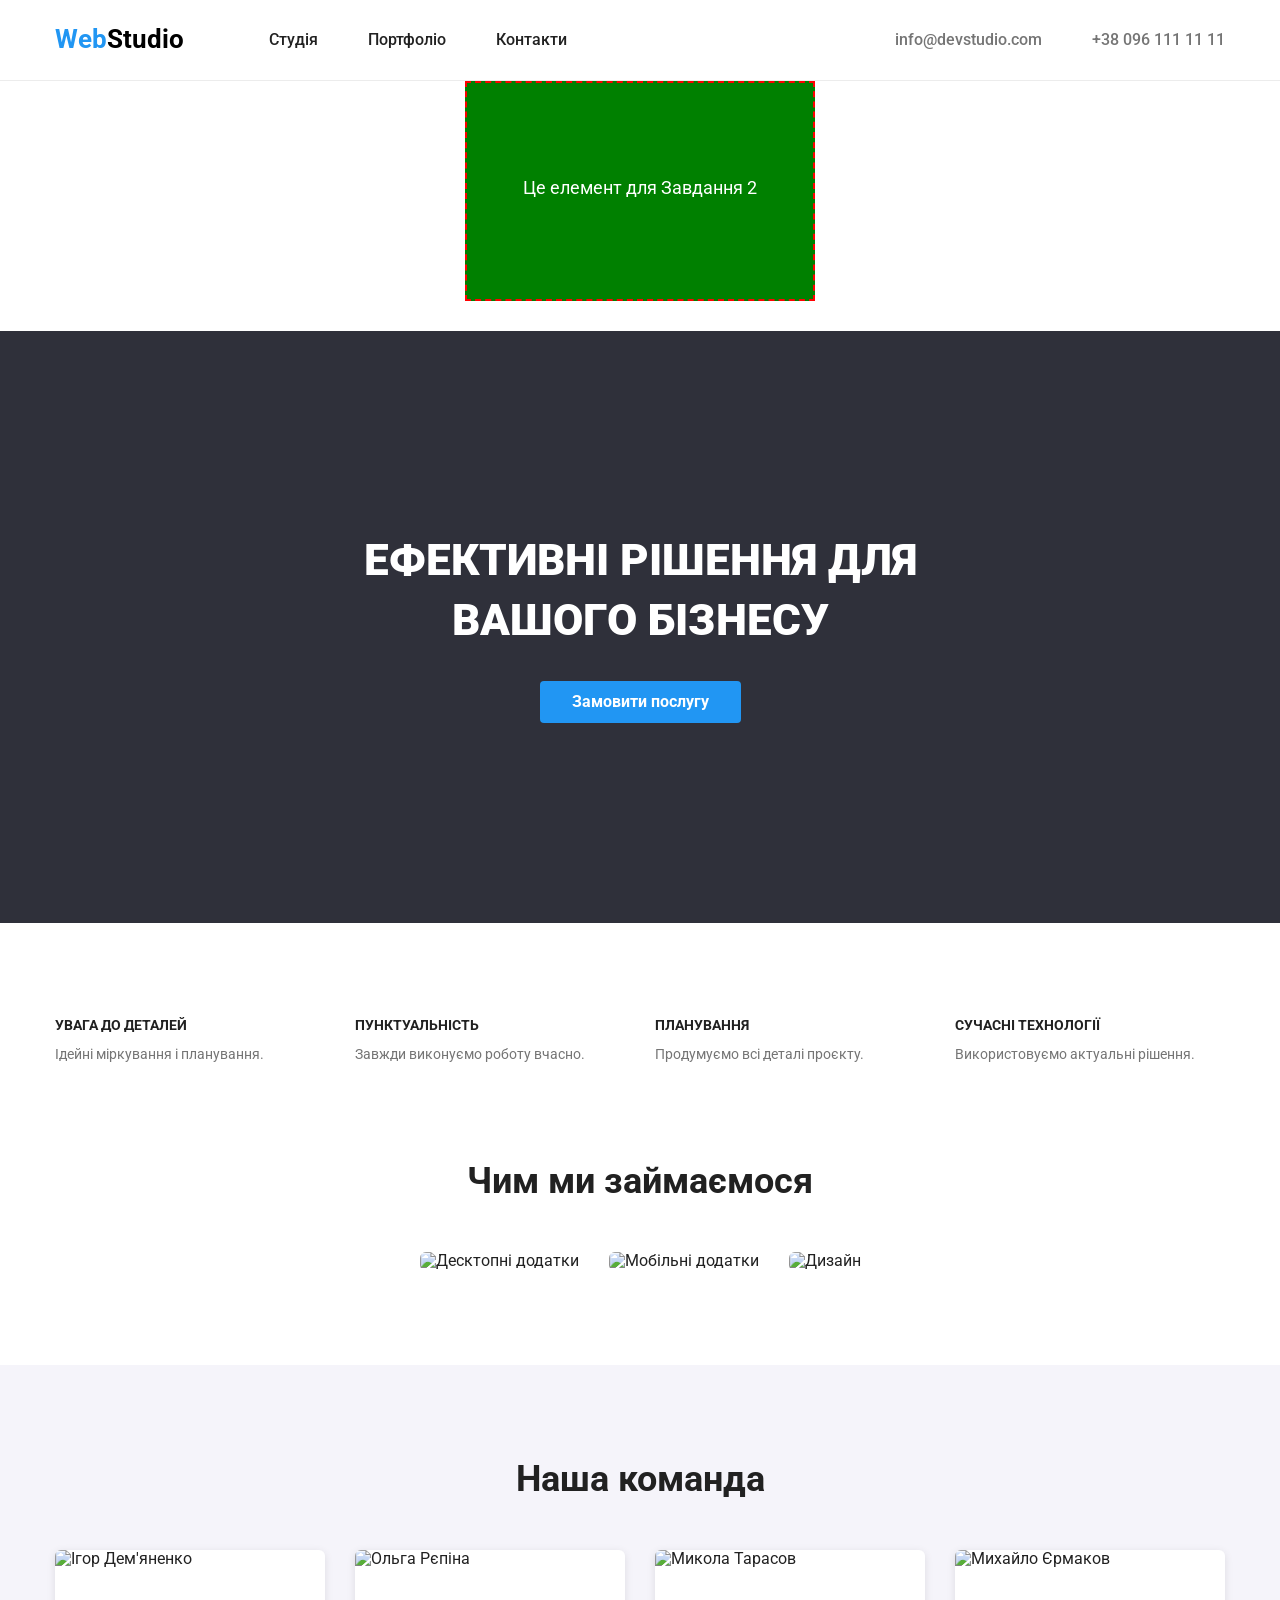
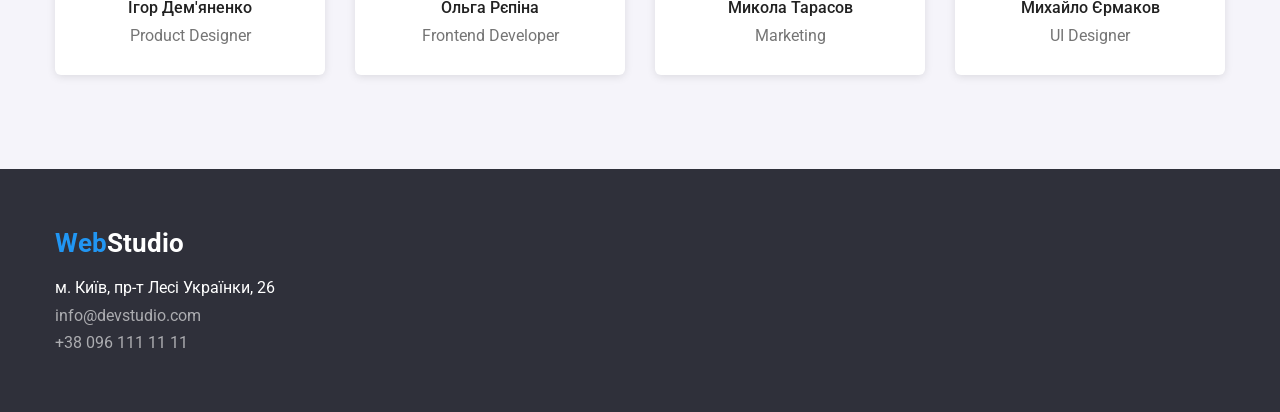
==== index.html @ 7572c528 "HW11" ====
<!DOCTYPE html>
<html lang="en">

<head>
    <meta charset="UTF-8">
    <meta name="viewport" content="width=device-width, initial-scale=1.0">
    <title>Document</title>

    <link rel="stylesheet"
        href="https://cdnjs.cloudflare.com/ajax/libs/modern-normalize/3.0.1/modern-normalize.min.css">
    <link rel="preconnect" href="https://fonts.googleapis.com">
    <link rel="preconnect" href="https://fonts.gstatic.com" crossorigin>
    <link href="https://fonts.googleapis.com/css2?family=Roboto:wght@400;500;700;900&display=swap" rel="stylesheet">

    <link rel="stylesheet" href="css/reset.css">
    <link rel="stylesheet" href="style.css">

</head>

<body>
    <header class="header">
        <div class="container header-container">
            <nav class="header-nav">
                <a class="header-logo" href="index.html">
                    Web<span class="logo-dark">Studio</span>
                </a>
                <ul class="header-menu">
                    <li class="header-menu-item"><a class="header-menu-link" href="index.html">Студія</a></li>
                    <li class="header-menu-item"><a class="header-menu-link" href="portfolio.html">Портфоліо</a></li>
                    <li class="header-menu-item"><a class="header-menu-link" href="#">Контакти</a></li>
                </ul>
            </nav>

            <address class="header-contacts">
                <ul class="contacts-list">
                    <li><a class="header-contact-link" href="mailto:info@devstudio.com">info@devstudio.com</a></li>
                    <li><a class="header-contact-link" href="tel:+380961111111">+38 096 111 11 11</a></li>
                </ul>
            </address>
        </div>
    </header>

    <section class="task-two">
        <div class="task-box">
            Це елемент для Завдання 2
        </div>
    </section>

    <main class="main">
        <section class="hero">
            <div class="container">
                <h1 class="hero-title">ЕФЕКТИВНІ РІШЕННЯ ДЛЯ ВАШОГО БІЗНЕСУ</h1>
                <button class="hero-button" type="button">Замовити послугу</button>
            </div>
        </section>

        <section class="features">
            <div class="container">
                <ul class="features-list">
                    <li class="features-item">
                        <h3 class="features-title">УВАГА ДО ДЕТАЛЕЙ</h3>
                        <p class="features-text">Ідейні міркування і планування.</p>
                    </li>
                    <li class="features-item">
                        <h3 class="features-title">ПУНКТУАЛЬНІСТЬ</h3>
                        <p class="features-text">Завжди виконуємо роботу вчасно.</p>
                    </li>
                    <li class="features-item">
                        <h3 class="features-title">ПЛАНУВАННЯ</h3>
                        <p class="features-text">Продумуємо всі деталі проєкту.</p>
                    </li>
                    <li class="features-item">
                        <h3 class="features-title">СУЧАСНІ ТЕХНОЛОГІЇ</h3>
                        <p class="features-text">Використовуємо актуальні рішення.</p>
                    </li>
                </ul>
            </div>
        </section>

        <section class="work">
            <div class="container">
                <h2 class="work-title">Чим ми займаємося</h2>
                <ul class="work-list">
                    <li class="work-item"><img src="./images/чум мы занимаемся1.png" alt="Десктопні додатки"></li>
                    <li class="work-item"><img src="./images/чем мы занимаемся2.png" alt="Мобільні додатки"></li>
                    <li class="work-item"><img src="./images/чем мы занимаемся3.png" alt="Дизайн"></li>
                </ul>
            </div>
        </section>

        <section class="team">
            <div class="container">
                <h2 class="team-title">Наша команда</h2>
                <ul class="team-list">
                    <li class="team-card">
                        <img src="./images/сотрудник1.jpg" alt="Ігор Дем'яненко">
                        <h3 class="team-name">Ігор Дем'яненко</h3>
                        <p class="team-position">Product Designer</p>
                    </li>
                    <li class="team-card">
                        <img src="./images/сотрудник2.jpg" alt="Ольга Рєпіна">
                        <h3 class="team-name">Ольга Рєпіна</h3>
                        <p class="team-position">Frontend Developer</p>
                    </li>
                    <li class="team-card">
                        <img src="./images/сотрудник3.jpg" alt="Микола Тарасов">
                        <h3 class="team-name">Микола Тарасов</h3>
                        <p class="team-position">Marketing</p>
                    </li>
                    <li class="team-card">
                        <img src="./images/сотрудник4.jpg" alt="Михайло Єрмаков">
                        <h3 class="team-name">Михайло Єрмаков</h3>
                        <p class="team-position">UI Designer</p>
                    </li>
                </ul>
            </div>
        </section>
    </main>

    <footer class="footer">
        <div class="container">
            <a class="footer-logo" href="index.html">
                Web<span class="logo-light">Studio</span>
            </a>
            <address class="footer-address">
                <ul class="footer-contacts-list">
                    <li class="footer-address-map">м. Київ, пр-т Лесі Українки, 26</li>
                    <li><a class="footer-contact" href="mailto:info@devstudio.com">info@devstudio.com</a></li>
                    <li><a class="footer-contact" href="tel:+380961111111">+38 096 111 11 11</a></li>
                </ul>
            </address>
        </div>
    </footer>
</body>

</html>
---- style.css ----
*,
*::before,
*::after {
    box-sizing: border-box;
}

h1, h2, h3, h4, h5, h6, p, ul, ol {
    margin: 0;
    padding: 0;
}

ul, ol {
    list-style: none;
}

a {
    text-decoration: none;
    color: inherit;
}

img {
    display: block;
    max-width: 100%;
    height: auto;
}

address {
    font-style: normal;
}

button {
    cursor: pointer;
}

/* ==================== ОСНОВНЫЕ СТИЛИ СТРАНИЦЫ ==================== */
body {
    font-family: 'Roboto', sans-serif;
    color: #212121;
    background-color: #FFFFFF;
}

.container {
    width: 1200px;
    margin: 0 auto;
    padding: 0 15px;
}

/* ЛОГОТИП */
.header-logo,
.footer-logo {
    color: #2196F3;
    font-weight: 700;
    font-size: 26px;
}

.logo-dark {
    color: #000000;
}

.logo-light {
    color: #FFFFFF;
}

/* ХЕДЕР (ШАПКА) */
.header {
    border-bottom: 1px solid #ECECEC;
}

.header-container {
    display: flex;
    align-items: center;
    justify-content: space-between;
    height: 80px;
}

.header-nav {
    display: flex;
    align-items: center;
    gap: 85px;
}

.header-menu {
    display: flex;
    gap: 50px;
}

.header-menu-link {
    color: #212121;
    font-weight: 500;
    transition: color 0.25s cubic-bezier(0.4, 0, 0.2, 1);
}

.header-menu-link:hover,
.header-menu-link:focus {
    color: #2196F3;
}

.contacts-list {
    display: flex;
    gap: 50px;
}

.header-contact-link {
    color: #757575;
    font-weight: 500;
    transition: color 0.25s cubic-bezier(0.4, 0, 0.2, 1);
}

.header-contact-link:hover,
.header-contact-link:focus {
    color: #2196F3;
}

/* HERO SECTION */
.hero {
    background-color: #2F303A;
    padding: 200px 0;
    text-align: center;
}

.hero-title {
    color: white;
    font-size: 44px;
    font-weight: 900;
    max-width: 700px;
    margin: 0 auto 30px;
    line-height: 1.36;
}

.hero-button {
    background: #2196F3;
    color: white;
    border: none;
    border-radius: 4px;
    padding: 12px 32px;
    font-size: 16px;
    font-weight: 700;
    transition: transform 0.2s ease;
}

.hero-button:hover,
.hero-button:focus {
    transform: scale(1.05);
}

/* FEATURES (ПРЕИМУЩЕСТВА) */
.features {
    padding: 94px 0;
}

.features-list {
    display: flex;
    gap: 30px;
}

.features-item {
    width: calc((100% - 90px) / 4);
}

.features-title {
    margin-bottom: 10px;
    font-size: 14px;
    text-transform: uppercase;
}

.features-text {
    color: #757575;
    font-size: 14px;
    line-height: 1.71;
}

/* WORK (ЧЕМ ЗАНИМАЕМСЯ) */
.work {
    padding-bottom: 94px;
}

.work-title {
    text-align: center;
    margin-bottom: 50px;
    font-size: 36px;
}

.work-list {
    display: flex;
    gap: 30px;
    justify-content: center;
}

.work-item img {
    border-radius: 6px;
}

/* TEAM (КОМАНДА) */
.team {
    background: #F5F4FA;
    padding: 94px 0;
}

.team-title {
    text-align: center;
    margin-bottom: 50px;
    font-size: 36px;
}

.team-list {
    display: flex;
    gap: 30px;
}

.team-card {
    background: white;
    border-radius: 6px;
    overflow: hidden;
    box-shadow: 0 2px 8px rgba(0,0,0,.1);
    width: calc((100% - 90px) / 4);
}

.team-name {
    margin-top: 30px;
    text-align: center;
    font-size: 16px;
    font-weight: 500;
}

.team-position {
    text-align: center;
    color: #757575;
    margin-top: 10px;
    margin-bottom: 30px;
    font-size: 16px;
}

/* FOOTER (ПОДВАЛ) */
.footer {
    background: #2F303A;
    padding: 60px 0;
}

.footer-logo {
    display: inline-block;
    margin-bottom: 20px;
}

.footer-contacts-list {
    display: flex;
    flex-direction: column;
    gap: 9px;
}

.footer-address-map {
    color: #FFFFFF;
}

.footer-contact {
    color: rgba(255,255,255,.6);
    transition: color 0.25s cubic-bezier(0.4, 0, 0.2, 1);
}

.footer-contact:hover,
.footer-contact:focus {
    color: #2196F3;
}

.task-box {
    width: 350px;
    height: 220px;

    padding: 15px 10px 20px 10px;

    margin-bottom: 30px;

    border: 2px dashed red;

    background-color: green;

    color: white;
    font-size: 18px;

    display: flex;
    align-items: center;
    justify-content: center;
}

.task-two {
    display: flex;
    justify-content: center;
}
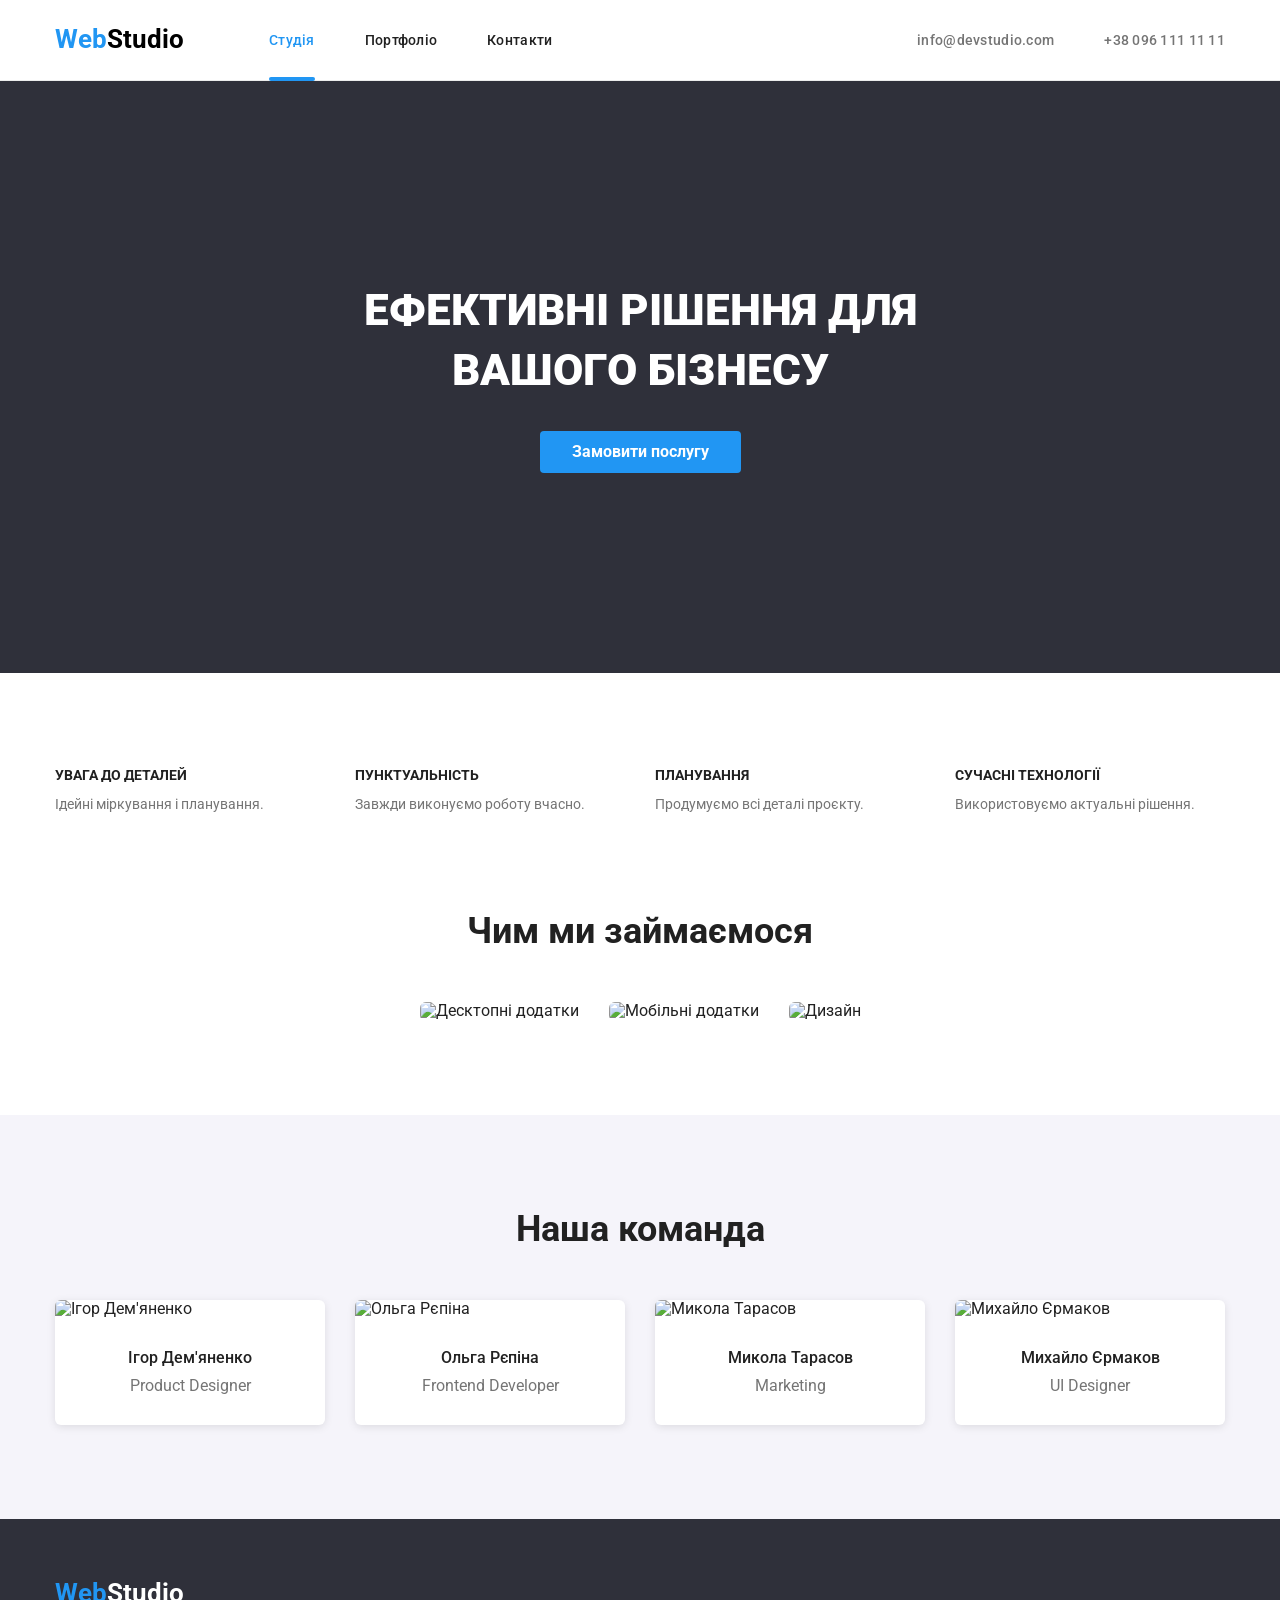
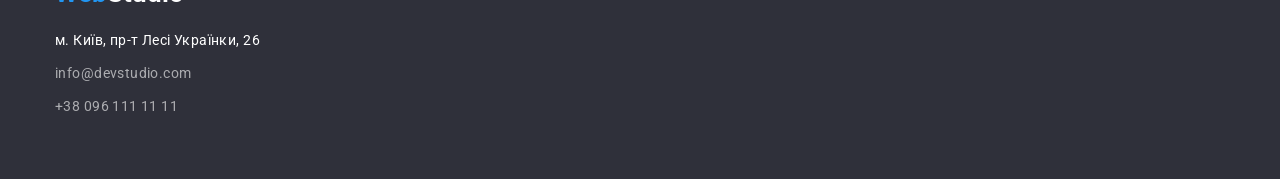
==== commit fbd23dc7: "Add files via upload" ====
--- a/index.html
+++ b/index.html
@@ -1,136 +1,131 @@
-<!DOCTYPE html>
-<html lang="en">
-
-<head>
-    <meta charset="UTF-8">
-    <meta name="viewport" content="width=device-width, initial-scale=1.0">
-    <title>Document</title>
-
-    <link rel="stylesheet"
-        href="https://cdnjs.cloudflare.com/ajax/libs/modern-normalize/3.0.1/modern-normalize.min.css">
-    <link rel="preconnect" href="https://fonts.googleapis.com">
-    <link rel="preconnect" href="https://fonts.gstatic.com" crossorigin>
-    <link href="https://fonts.googleapis.com/css2?family=Roboto:wght@400;500;700;900&display=swap" rel="stylesheet">
-
-    <link rel="stylesheet" href="css/reset.css">
-    <link rel="stylesheet" href="style.css">
-
-</head>
-
-<body>
-    <header class="header">
-        <div class="container header-container">
-            <nav class="header-nav">
-                <a class="header-logo" href="index.html">
-                    Web<span class="logo-dark">Studio</span>
-                </a>
-                <ul class="header-menu">
-                    <li class="header-menu-item"><a class="header-menu-link" href="index.html">Студія</a></li>
-                    <li class="header-menu-item"><a class="header-menu-link" href="portfolio.html">Портфоліо</a></li>
-                    <li class="header-menu-item"><a class="header-menu-link" href="#">Контакти</a></li>
-                </ul>
-            </nav>
-
-            <address class="header-contacts">
-                <ul class="contacts-list">
-                    <li><a class="header-contact-link" href="mailto:info@devstudio.com">info@devstudio.com</a></li>
-                    <li><a class="header-contact-link" href="tel:+380961111111">+38 096 111 11 11</a></li>
-                </ul>
-            </address>
-        </div>
-    </header>
-
-    <section class="task-two">
-        <div class="task-box">
-            Це елемент для Завдання 2
-        </div>
-    </section>
-
-    <main class="main">
-        <section class="hero">
-            <div class="container">
-                <h1 class="hero-title">ЕФЕКТИВНІ РІШЕННЯ ДЛЯ ВАШОГО БІЗНЕСУ</h1>
-                <button class="hero-button" type="button">Замовити послугу</button>
-            </div>
-        </section>
-
-        <section class="features">
-            <div class="container">
-                <ul class="features-list">
-                    <li class="features-item">
-                        <h3 class="features-title">УВАГА ДО ДЕТАЛЕЙ</h3>
-                        <p class="features-text">Ідейні міркування і планування.</p>
-                    </li>
-                    <li class="features-item">
-                        <h3 class="features-title">ПУНКТУАЛЬНІСТЬ</h3>
-                        <p class="features-text">Завжди виконуємо роботу вчасно.</p>
-                    </li>
-                    <li class="features-item">
-                        <h3 class="features-title">ПЛАНУВАННЯ</h3>
-                        <p class="features-text">Продумуємо всі деталі проєкту.</p>
-                    </li>
-                    <li class="features-item">
-                        <h3 class="features-title">СУЧАСНІ ТЕХНОЛОГІЇ</h3>
-                        <p class="features-text">Використовуємо актуальні рішення.</p>
-                    </li>
-                </ul>
-            </div>
-        </section>
-
-        <section class="work">
-            <div class="container">
-                <h2 class="work-title">Чим ми займаємося</h2>
-                <ul class="work-list">
-                    <li class="work-item"><img src="./images/чум мы занимаемся1.png" alt="Десктопні додатки"></li>
-                    <li class="work-item"><img src="./images/чем мы занимаемся2.png" alt="Мобільні додатки"></li>
-                    <li class="work-item"><img src="./images/чем мы занимаемся3.png" alt="Дизайн"></li>
-                </ul>
-            </div>
-        </section>
-
-        <section class="team">
-            <div class="container">
-                <h2 class="team-title">Наша команда</h2>
-                <ul class="team-list">
-                    <li class="team-card">
-                        <img src="./images/сотрудник1.jpg" alt="Ігор Дем'яненко">
-                        <h3 class="team-name">Ігор Дем'яненко</h3>
-                        <p class="team-position">Product Designer</p>
-                    </li>
-                    <li class="team-card">
-                        <img src="./images/сотрудник2.jpg" alt="Ольга Рєпіна">
-                        <h3 class="team-name">Ольга Рєпіна</h3>
-                        <p class="team-position">Frontend Developer</p>
-                    </li>
-                    <li class="team-card">
-                        <img src="./images/сотрудник3.jpg" alt="Микола Тарасов">
-                        <h3 class="team-name">Микола Тарасов</h3>
-                        <p class="team-position">Marketing</p>
-                    </li>
-                    <li class="team-card">
-                        <img src="./images/сотрудник4.jpg" alt="Михайло Єрмаков">
-                        <h3 class="team-name">Михайло Єрмаков</h3>
-                        <p class="team-position">UI Designer</p>
-                    </li>
-                </ul>
-            </div>
-        </section>
-    </main>
-
-    <footer class="footer">
-        <div class="container">
-            <a class="footer-logo" href="index.html">
-                Web<span class="logo-light">Studio</span>
-            </a>
-            <address class="footer-address">
-                <ul class="footer-contacts-list">
-                    <li class="footer-address-map">м. Київ, пр-т Лесі Українки, 26</li>
-                    <li><a class="footer-contact" href="mailto:info@devstudio.com">info@devstudio.com</a></li>
-                    <li><a class="footer-contact" href="tel:+380961111111">+38 096 111 11 11</a></li>
-                </ul>
-            </address>
-        </div>
-    </footer>
-</body>
-
-</html>+<!DOCTYPE html>
+<html lang="uk">
+
+<head>
+    <meta charset="UTF-8">
+    <meta name="viewport" content="width=device-width, initial-scale=1.0">
+    <title>Document</title>
+
+    <link rel="stylesheet"
+            href="https://cdnjs.cloudflare.com/ajax/libs/modern-normalize/3.0.1/modern-normalize.min.css">
+        <link rel="preconnect" href="https://fonts.googleapis.com">
+        <link rel="preconnect" href="https://fonts.gstatic.com" crossorigin>
+        <link href="https://fonts.googleapis.com/css2?family=Roboto:wght=400;500;700;900&display=swap" rel="stylesheet">
+
+        <link rel="stylesheet" href="css/reset.css">
+        <link rel="stylesheet" href="style.css">
+</head>
+
+<body>
+        <header class="header">
+            <div class="container header-container">
+                <nav class="header-nav">
+                    <a class="header-logo" href="index.html">
+                        Web<span class="logo-dark">Studio</span>
+                    </a>
+                    <ul class="header-menu">
+                        <li class="header-menu-item"><a class="header-menu-link current" href="index.html">Студія</a>
+                        </li>
+                        <li class="header-menu-item"><a class="header-menu-link" href="portfolio.html">Портфоліо</a>
+                        </li>
+                        <li class="header-menu-item"><a class="header-menu-link" href="#">Контакти</a></li>
+                    </ul>
+                </nav>
+
+                <address class="header-contacts">
+                    <ul class="contacts-list">
+                        <li><a class="header-contact-link" href="mailto:info@devstudio.com">info@devstudio.com</a></li>
+                        <li><a class="header-contact-link" href="tel:+380961111111">+38 096 111 11 11</a></li>
+                    </ul>
+                </address>
+            </div>
+        </header>
+
+        <main class="main">
+            <section class="hero">
+                <div class="container">
+                    <h1 class="hero-title">ЕФЕКТИВНІ РІШЕННЯ ДЛЯ ВАШОГО БІЗНЕСУ</h1>
+                    <button class="hero-button" type="button">Замовити послугу</button>
+                </div>
+            </section>
+
+            <section class="features">
+                <div class="container">
+                    <ul class="features-list">
+                        <li class="features-item">
+                            <h3 class="features-title">УВАГА ДО ДЕТАЛЕЙ</h3>
+                            <p class="features-text">Ідейні міркування і планування.</p>
+                        </li>
+                        <li class="features-item">
+                            <h3 class="features-title">ПУНКТУАЛЬНІСТЬ</h3>
+                            <p class="features-text">Завжди виконуємо роботу вчасно.</p>
+                        </li>
+                        <li class="features-item">
+                            <h3 class="features-title">ПЛАНУВАННЯ</h3>
+                            <p class="features-text">Продумуємо всі деталі проєкту.</p>
+                        </li>
+                        <li class="features-item">
+                            <h3 class="features-title">СУЧАСНІ ТЕХНОЛОГІЇ</h3>
+                            <p class="features-text">Використовуємо актуальні рішення.</p>
+                        </li>
+                    </ul>
+                </div>
+            </section>
+
+            <section class="work">
+                <div class="container">
+                    <h2 class="work-title">Чим ми займаємося</h2>
+                    <ul class="work-list">
+                        <li class="work-item"><img src="./images/чум мы занимаемся1.png" alt="Десктопні додатки"></li>
+                        <li class="work-item"><img src="./images/чем мы занимаемся2.png" alt="Мобільні додатки"></li>
+                        <li class="work-item"><img src="./images/чем мы занимаемся3.png" alt="Дизайн"></li>
+                    </ul>
+                </div>
+            </section>
+
+            <section class="team">
+                <div class="container">
+                    <h2 class="team-title">Наша команда</h2>
+                    <ul class="team-list">
+                        <li class="team-card">
+                            <img src="./images/сотрудник1.jpg" alt="Ігор Дем'яненко">
+                            <h3 class="team-name">Ігор Дем'яненко</h3>
+                            <p class="team-position">Product Designer</p>
+                        </li>
+                        <li class="team-card">
+                            <img src="./images/сотрудник2.jpg" alt="Ольга Рєпіна">
+                            <h3 class="team-name">Ольга Рєпіна</h3>
+                            <p class="team-position">Frontend Developer</p>
+                        </li>
+                        <li class="team-card">
+                            <img src="./images/сотрудник3.jpg" alt="Микола Тарасов">
+                            <h3 class="team-name">Микола Тарасов</h3>
+                            <p class="team-position">Marketing</p>
+                        </li>
+                        <li class="team-card">
+                            <img src="./images/сотрудник4.jpg" alt="Михайло Єрмаков">
+                            <h3 class="team-name">Михайло Єрмаков</h3>
+                            <p class="team-position">UI Designer</p>
+                        </li>
+                    </ul>
+                </div>
+            </section>
+        </main>
+
+        <footer class="footer">
+            <div class="container">
+                <a class="footer-logo" href="index.html">
+                    Web<span class="logo-light">Studio</span>
+                </a>
+                <address class="footer-address">
+                    <ul class="footer-contacts-list">
+                        <li class="footer-address-map">м. Київ, пр-т Лесі Українки, 26</li>
+                        <li><a class="footer-contact" href="mailto:info@devstudio.com">info@devstudio.com</a></li>
+                        <li><a class="footer-contact" href="tel:+380961111111">+38 096 111 11 11</a></li>
+                    </ul>
+                </address>
+            </div>
+        </footer>
+    </body>
+
+    </html>
--- a/style.css
+++ b/style.css
@@ -1,287 +1,294 @@
-*,
-*::before,
-*::after {
-    box-sizing: border-box;
-}
-
-h1, h2, h3, h4, h5, h6, p, ul, ol {
-    margin: 0;
-    padding: 0;
-}
-
-ul, ol {
-    list-style: none;
-}
-
-a {
-    text-decoration: none;
-    color: inherit;
-}
-
-img {
-    display: block;
-    max-width: 100%;
-    height: auto;
-}
-
-address {
-    font-style: normal;
-}
-
-button {
-    cursor: pointer;
-}
-
-/* ==================== ОСНОВНЫЕ СТИЛИ СТРАНИЦЫ ==================== */
-body {
-    font-family: 'Roboto', sans-serif;
-    color: #212121;
-    background-color: #FFFFFF;
-}
-
-.container {
-    width: 1200px;
-    margin: 0 auto;
-    padding: 0 15px;
-}
-
-/* ЛОГОТИП */
-.header-logo,
-.footer-logo {
-    color: #2196F3;
-    font-weight: 700;
-    font-size: 26px;
-}
-
-.logo-dark {
-    color: #000000;
-}
-
-.logo-light {
-    color: #FFFFFF;
-}
-
-/* ХЕДЕР (ШАПКА) */
-.header {
-    border-bottom: 1px solid #ECECEC;
-}
-
-.header-container {
-    display: flex;
-    align-items: center;
-    justify-content: space-between;
-    height: 80px;
-}
-
-.header-nav {
-    display: flex;
-    align-items: center;
-    gap: 85px;
-}
-
-.header-menu {
-    display: flex;
-    gap: 50px;
-}
-
-.header-menu-link {
-    color: #212121;
-    font-weight: 500;
-    transition: color 0.25s cubic-bezier(0.4, 0, 0.2, 1);
-}
-
-.header-menu-link:hover,
-.header-menu-link:focus {
-    color: #2196F3;
-}
-
-.contacts-list {
-    display: flex;
-    gap: 50px;
-}
-
-.header-contact-link {
-    color: #757575;
-    font-weight: 500;
-    transition: color 0.25s cubic-bezier(0.4, 0, 0.2, 1);
-}
-
-.header-contact-link:hover,
-.header-contact-link:focus {
-    color: #2196F3;
-}
-
-/* HERO SECTION */
-.hero {
-    background-color: #2F303A;
-    padding: 200px 0;
-    text-align: center;
-}
-
-.hero-title {
-    color: white;
-    font-size: 44px;
-    font-weight: 900;
-    max-width: 700px;
-    margin: 0 auto 30px;
-    line-height: 1.36;
-}
-
-.hero-button {
-    background: #2196F3;
-    color: white;
-    border: none;
-    border-radius: 4px;
-    padding: 12px 32px;
-    font-size: 16px;
-    font-weight: 700;
-    transition: transform 0.2s ease;
-}
-
-.hero-button:hover,
-.hero-button:focus {
-    transform: scale(1.05);
-}
-
-/* FEATURES (ПРЕИМУЩЕСТВА) */
-.features {
-    padding: 94px 0;
-}
-
-.features-list {
-    display: flex;
-    gap: 30px;
-}
-
-.features-item {
-    width: calc((100% - 90px) / 4);
-}
-
-.features-title {
-    margin-bottom: 10px;
-    font-size: 14px;
-    text-transform: uppercase;
-}
-
-.features-text {
-    color: #757575;
-    font-size: 14px;
-    line-height: 1.71;
-}
-
-/* WORK (ЧЕМ ЗАНИМАЕМСЯ) */
-.work {
-    padding-bottom: 94px;
-}
-
-.work-title {
-    text-align: center;
-    margin-bottom: 50px;
-    font-size: 36px;
-}
-
-.work-list {
-    display: flex;
-    gap: 30px;
-    justify-content: center;
-}
-
-.work-item img {
-    border-radius: 6px;
-}
-
-/* TEAM (КОМАНДА) */
-.team {
-    background: #F5F4FA;
-    padding: 94px 0;
-}
-
-.team-title {
-    text-align: center;
-    margin-bottom: 50px;
-    font-size: 36px;
-}
-
-.team-list {
-    display: flex;
-    gap: 30px;
-}
-
-.team-card {
-    background: white;
-    border-radius: 6px;
-    overflow: hidden;
-    box-shadow: 0 2px 8px rgba(0,0,0,.1);
-    width: calc((100% - 90px) / 4);
-}
-
-.team-name {
-    margin-top: 30px;
-    text-align: center;
-    font-size: 16px;
-    font-weight: 500;
-}
-
-.team-position {
-    text-align: center;
-    color: #757575;
-    margin-top: 10px;
-    margin-bottom: 30px;
-    font-size: 16px;
-}
-
-/* FOOTER (ПОДВАЛ) */
-.footer {
-    background: #2F303A;
-    padding: 60px 0;
-}
-
-.footer-logo {
-    display: inline-block;
-    margin-bottom: 20px;
-}
-
-.footer-contacts-list {
-    display: flex;
-    flex-direction: column;
-    gap: 9px;
-}
-
-.footer-address-map {
-    color: #FFFFFF;
-}
-
-.footer-contact {
-    color: rgba(255,255,255,.6);
-    transition: color 0.25s cubic-bezier(0.4, 0, 0.2, 1);
-}
-
-.footer-contact:hover,
-.footer-contact:focus {
-    color: #2196F3;
-}
-
-.task-box {
-    width: 350px;
-    height: 220px;
-
-    padding: 15px 10px 20px 10px;
-
-    margin-bottom: 30px;
-
-    border: 2px dashed red;
-
-    background-color: green;
-
-    color: white;
-    font-size: 18px;
-
-    display: flex;
-    align-items: center;
-    justify-content: center;
-}
-
-.task-two {
-    display: flex;
-    justify-content: center;
+*,
+*::before,
+*::after {
+    box-sizing: border-box;
+}
+
+h1, h2, h3, h4, h5, h6, p, ul, ol {
+    margin: 0;
+    padding: 0;
+}
+
+ul, ol {
+    list-style: none;
+}
+
+a {
+    text-decoration: none;
+    color: inherit;
+}
+
+img {
+    display: block;
+    max-width: 100%;
+    height: auto;
+}
+
+address {
+    font-style: normal;
+}
+
+button {
+    cursor: pointer;
+}
+
+
+body {
+    font-family: 'Roboto', sans-serif;
+    color: #212121;
+    background-color: #FFFFFF;
+}
+
+.container {
+    width: 1200px;
+    margin: 0 auto;
+    padding: 0 15px;
+}
+
+
+.header-logo,
+.footer-logo {
+    color: #2196F3;
+    font-weight: 700;
+    font-size: 26px;
+}
+
+.logo-dark {
+    color: #000000;
+}
+
+.logo-light {
+    color: #FFFFFF;
+}
+
+
+.header {
+    border-bottom: 1px solid #ECECEC;
+}
+
+.header-container {
+    display: flex;
+    align-items: center;
+    justify-content: space-between;
+    height: 80px;
+}
+
+.header-nav {
+    display: flex;
+    align-items: center;
+    gap: 85px;
+}
+
+.header-menu {
+    display: flex;
+    gap: 50px;
+}
+
+
+.header-menu-item {
+    position: relative;
+}
+
+.header-menu-link {
+    color: #212121;
+    font-weight: 500;
+    font-size: 14px;
+    letter-spacing: 0.02em;
+    padding: 32px 0;
+    display: block;
+    transition: color 0.25s cubic-bezier(0.4, 0, 0.2, 1);
+}
+
+.header-menu-link:hover,
+.header-menu-link:focus,
+.header-menu-link.current {
+    color: #2196F3;
+}
+
+
+.header-menu-link.current::after {
+    content: '';
+    position: absolute;
+    bottom: -1px;
+    left: 0;
+    width: 100%;
+    height: 4px;
+    background-color: #2196F3;
+    border-radius: 2px;
+}
+
+.contacts-list {
+    display: flex;
+    gap: 50px;
+}
+
+.header-contact-link {
+    color: #757575;
+    font-weight: 500;
+    font-size: 14px;
+    letter-spacing: 0.02em;
+    padding: 32px 0;
+    display: block;
+    transition: color 0.25s cubic-bezier(0.4, 0, 0.2, 1);
+}
+
+.header-contact-link:hover,
+.header-contact-link:focus {
+    color: #2196F3;
+}
+
+
+.hero {
+    background-color: #2F303A;
+    padding: 200px 0;
+    text-align: center;
+}
+
+.hero-title {
+    color: white;
+    font-size: 44px;
+    font-weight: 900;
+    max-width: 700px;
+    margin: 0 auto 30px;
+    line-height: 1.36;
+}
+
+.hero-button {
+    background: #2196F3;
+    color: white;
+    border: none;
+    border-radius: 4px;
+    padding: 12px 32px;
+    font-size: 16px;
+    font-weight: 700;
+    transition: transform 0.2s ease;
+}
+
+.hero-button:hover,
+.hero-button:focus {
+    transform: scale(1.05);
+}
+
+
+.features {
+    padding: 94px 0;
+}
+
+.features-list {
+    display: flex;
+    gap: 30px;
+}
+
+.features-item {
+    width: calc((100% - 90px) / 4);
+}
+
+.features-title {
+    margin-bottom: 10px;
+    font-size: 14px;
+    text-transform: uppercase;
+}
+
+.features-text {
+    color: #757575;
+    font-size: 14px;
+    line-height: 1.71;
+}
+
+
+.work {
+    padding-bottom: 94px;
+}
+
+.work-title {
+    text-align: center;
+    margin-bottom: 50px;
+    font-size: 36px;
+}
+
+.work-list {
+    display: flex;
+    gap: 30px;
+    justify-content: center;
+}
+
+.work-item img {
+    border-radius: 6px;
+}
+
+
+.team {
+    background: #F5F4FA;
+    padding: 94px 0;
+}
+
+.team-title {
+    text-align: center;
+    margin-bottom: 50px;
+    font-size: 36px;
+}
+
+.team-list {
+    display: flex;
+    gap: 30px;
+}
+
+.team-card {
+    background: white;
+    border-radius: 6px;
+    overflow: hidden;
+    box-shadow: 0 2px 8px rgba(0,0,0,.1);
+    width: calc((100% - 90px) / 4);
+}
+
+.team-name {
+    margin-top: 30px;
+    text-align: center;
+    font-size: 16px;
+    font-weight: 500;
+}
+
+.team-position {
+    text-align: center;
+    color: #757575;
+    margin-top: 10px;
+    margin-bottom: 30px;
+    font-size: 16px;
+}
+
+
+.footer {
+    background: #2F303A;
+    padding: 60px 0;
+}
+
+.footer-logo {
+    display: inline-block;
+    margin-bottom: 20px;
+}
+
+.footer-contacts-list {
+    display: flex;
+    flex-direction: column;
+    gap: 9px;
+}
+
+.footer-address-map {
+    color: #FFFFFF;
+    font-size: 14px;
+    line-height: 1.71;
+    letter-spacing: 0.03em;
+}
+
+.footer-contact {
+    color: rgba(255,255,255,.6);
+    font-size: 14px;
+    line-height: 1.71;
+    letter-spacing: 0.03em;
+    transition: color 0.25s cubic-bezier(0.4, 0, 0.2, 1);
+}
+
+.footer-contact:hover,
+.footer-contact:focus {
+    color: #2196F3;
 }
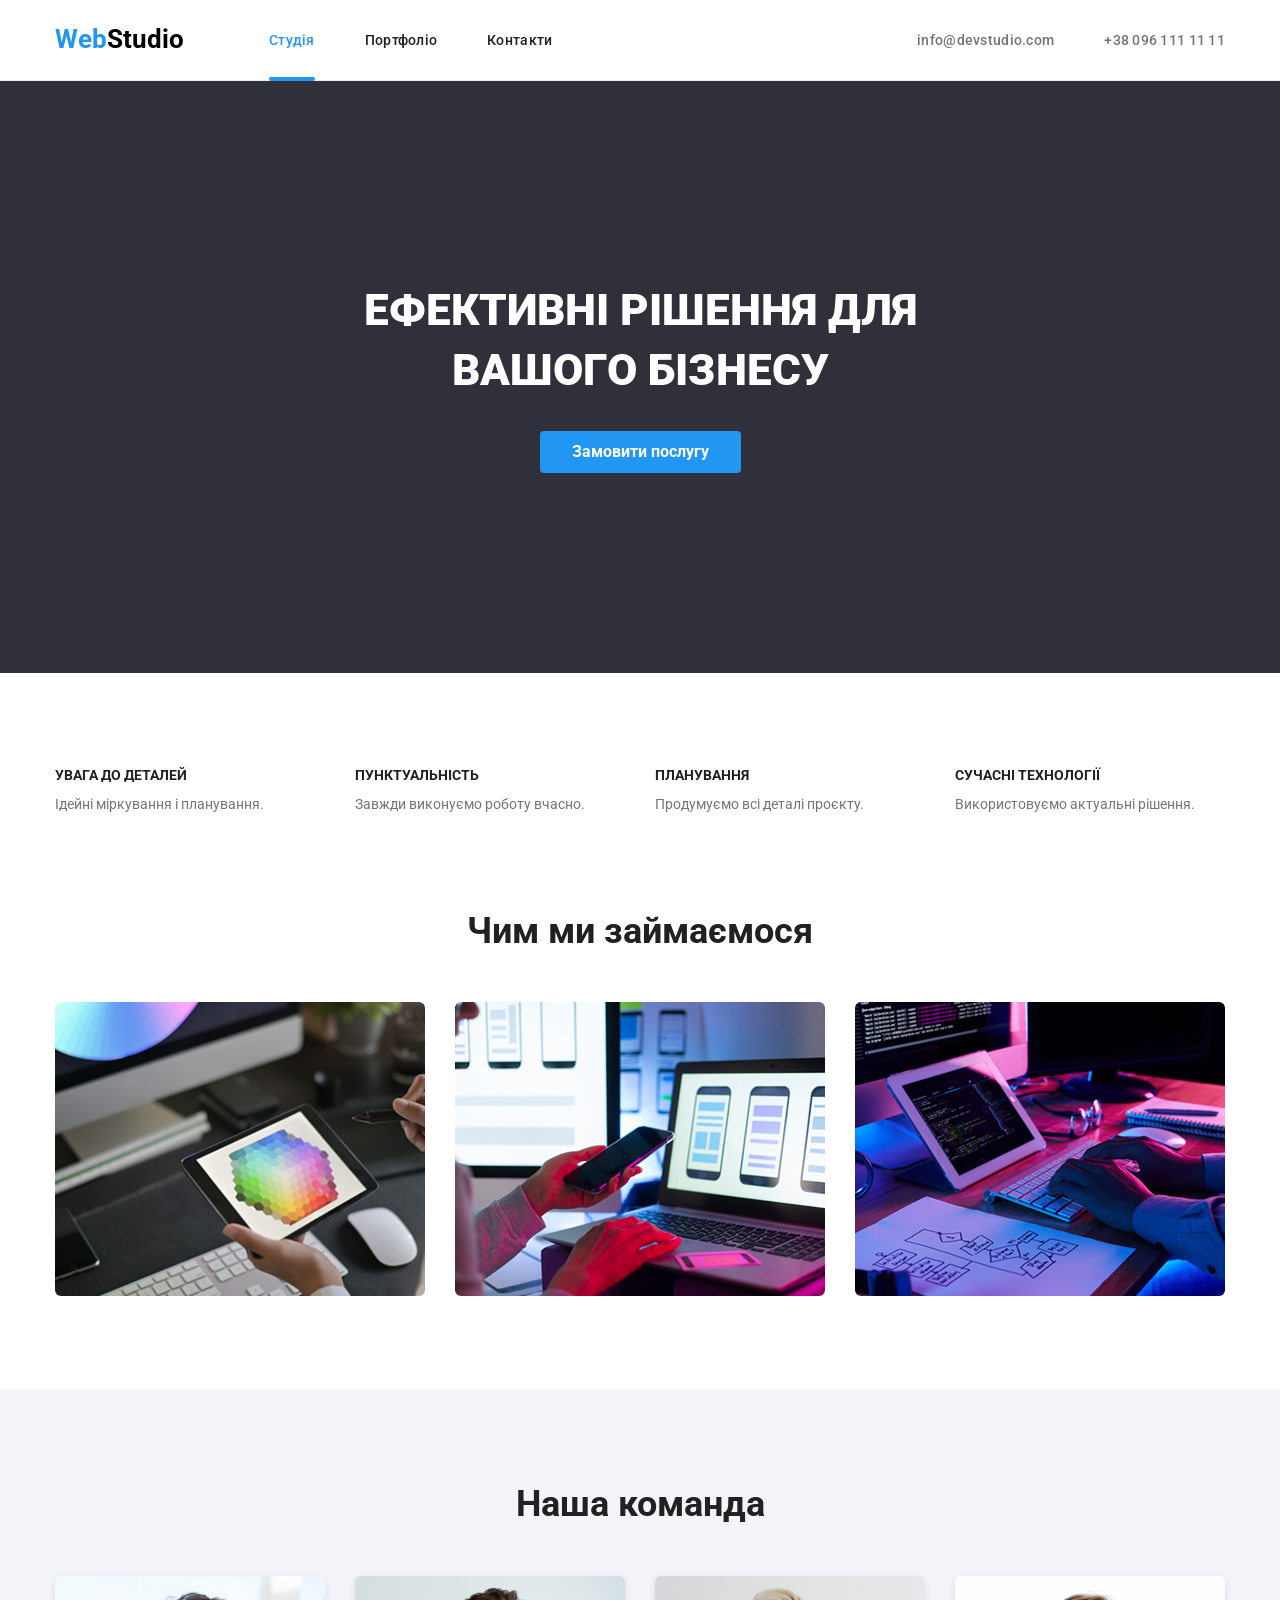
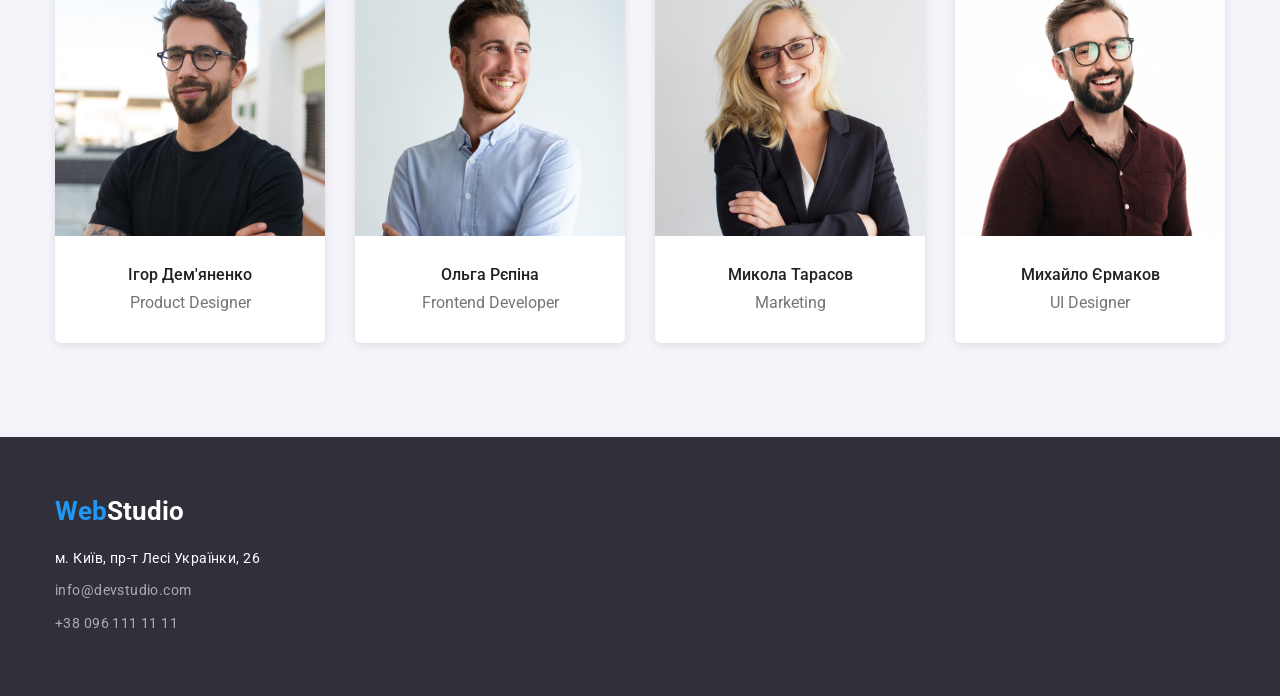
==== commit 824e73ac: "finish" ====
--- a/index.html
+++ b/index.html
@@ -1,131 +1,131 @@
-<!DOCTYPE html>
-<html lang="uk">
-
-<head>
-    <meta charset="UTF-8">
-    <meta name="viewport" content="width=device-width, initial-scale=1.0">
-    <title>Document</title>
-
-    <link rel="stylesheet"
-            href="https://cdnjs.cloudflare.com/ajax/libs/modern-normalize/3.0.1/modern-normalize.min.css">
-        <link rel="preconnect" href="https://fonts.googleapis.com">
-        <link rel="preconnect" href="https://fonts.gstatic.com" crossorigin>
-        <link href="https://fonts.googleapis.com/css2?family=Roboto:wght=400;500;700;900&display=swap" rel="stylesheet">
-
-        <link rel="stylesheet" href="css/reset.css">
-        <link rel="stylesheet" href="style.css">
-</head>
-
-<body>
-        <header class="header">
-            <div class="container header-container">
-                <nav class="header-nav">
-                    <a class="header-logo" href="index.html">
-                        Web<span class="logo-dark">Studio</span>
-                    </a>
-                    <ul class="header-menu">
-                        <li class="header-menu-item"><a class="header-menu-link current" href="index.html">Студія</a>
-                        </li>
-                        <li class="header-menu-item"><a class="header-menu-link" href="portfolio.html">Портфоліо</a>
-                        </li>
-                        <li class="header-menu-item"><a class="header-menu-link" href="#">Контакти</a></li>
-                    </ul>
-                </nav>
-
-                <address class="header-contacts">
-                    <ul class="contacts-list">
-                        <li><a class="header-contact-link" href="mailto:info@devstudio.com">info@devstudio.com</a></li>
-                        <li><a class="header-contact-link" href="tel:+380961111111">+38 096 111 11 11</a></li>
-                    </ul>
-                </address>
-            </div>
-        </header>
-
-        <main class="main">
-            <section class="hero">
-                <div class="container">
-                    <h1 class="hero-title">ЕФЕКТИВНІ РІШЕННЯ ДЛЯ ВАШОГО БІЗНЕСУ</h1>
-                    <button class="hero-button" type="button">Замовити послугу</button>
-                </div>
-            </section>
-
-            <section class="features">
-                <div class="container">
-                    <ul class="features-list">
-                        <li class="features-item">
-                            <h3 class="features-title">УВАГА ДО ДЕТАЛЕЙ</h3>
-                            <p class="features-text">Ідейні міркування і планування.</p>
-                        </li>
-                        <li class="features-item">
-                            <h3 class="features-title">ПУНКТУАЛЬНІСТЬ</h3>
-                            <p class="features-text">Завжди виконуємо роботу вчасно.</p>
-                        </li>
-                        <li class="features-item">
-                            <h3 class="features-title">ПЛАНУВАННЯ</h3>
-                            <p class="features-text">Продумуємо всі деталі проєкту.</p>
-                        </li>
-                        <li class="features-item">
-                            <h3 class="features-title">СУЧАСНІ ТЕХНОЛОГІЇ</h3>
-                            <p class="features-text">Використовуємо актуальні рішення.</p>
-                        </li>
-                    </ul>
-                </div>
-            </section>
-
-            <section class="work">
-                <div class="container">
-                    <h2 class="work-title">Чим ми займаємося</h2>
-                    <ul class="work-list">
-                        <li class="work-item"><img src="./images/чум мы занимаемся1.png" alt="Десктопні додатки"></li>
-                        <li class="work-item"><img src="./images/чем мы занимаемся2.png" alt="Мобільні додатки"></li>
-                        <li class="work-item"><img src="./images/чем мы занимаемся3.png" alt="Дизайн"></li>
-                    </ul>
-                </div>
-            </section>
-
-            <section class="team">
-                <div class="container">
-                    <h2 class="team-title">Наша команда</h2>
-                    <ul class="team-list">
-                        <li class="team-card">
-                            <img src="./images/сотрудник1.jpg" alt="Ігор Дем'яненко">
-                            <h3 class="team-name">Ігор Дем'яненко</h3>
-                            <p class="team-position">Product Designer</p>
-                        </li>
-                        <li class="team-card">
-                            <img src="./images/сотрудник2.jpg" alt="Ольга Рєпіна">
-                            <h3 class="team-name">Ольга Рєпіна</h3>
-                            <p class="team-position">Frontend Developer</p>
-                        </li>
-                        <li class="team-card">
-                            <img src="./images/сотрудник3.jpg" alt="Микола Тарасов">
-                            <h3 class="team-name">Микола Тарасов</h3>
-                            <p class="team-position">Marketing</p>
-                        </li>
-                        <li class="team-card">
-                            <img src="./images/сотрудник4.jpg" alt="Михайло Єрмаков">
-                            <h3 class="team-name">Михайло Єрмаков</h3>
-                            <p class="team-position">UI Designer</p>
-                        </li>
-                    </ul>
-                </div>
-            </section>
-        </main>
-
-        <footer class="footer">
-            <div class="container">
-                <a class="footer-logo" href="index.html">
-                    Web<span class="logo-light">Studio</span>
-                </a>
-                <address class="footer-address">
-                    <ul class="footer-contacts-list">
-                        <li class="footer-address-map">м. Київ, пр-т Лесі Українки, 26</li>
-                        <li><a class="footer-contact" href="mailto:info@devstudio.com">info@devstudio.com</a></li>
-                        <li><a class="footer-contact" href="tel:+380961111111">+38 096 111 11 11</a></li>
-                    </ul>
-                </address>
-            </div>
-        </footer>
-    </body>
-
+<!DOCTYPE html>
+<html lang="uk">
+
+<head>
+    <meta charset="UTF-8">
+    <meta name="viewport" content="width=device-width, initial-scale=1.0">
+    <title>Document</title>
+
+    <link rel="stylesheet"
+            href="https://cdnjs.cloudflare.com/ajax/libs/modern-normalize/3.0.1/modern-normalize.min.css">
+        <link rel="preconnect" href="https://fonts.googleapis.com">
+        <link rel="preconnect" href="https://fonts.gstatic.com" crossorigin>
+        <link href="https://fonts.googleapis.com/css2?family=Roboto:wght=400;500;700;900&display=swap" rel="stylesheet">
+
+        <link rel="stylesheet" href="css/reset.css">
+        <link rel="stylesheet" href="style.css">
+</head>
+
+<body>
+        <header class="header">
+            <div class="container header-container">
+                <nav class="header-nav">
+                    <a class="header-logo" href="index.html">
+                        Web<span class="logo-dark">Studio</span>
+                    </a>
+                    <ul class="header-menu">
+                        <li class="header-menu-item"><a class="header-menu-link current" href="index.html">Студія</a>
+                        </li>
+                        <li class="header-menu-item"><a class="header-menu-link" href="portfolio.html">Портфоліо</a>
+                        </li>
+                        <li class="header-menu-item"><a class="header-menu-link" href="#">Контакти</a></li>
+                    </ul>
+                </nav>
+
+                <address class="header-contacts">
+                    <ul class="contacts-list">
+                        <li><a class="header-contact-link" href="mailto:info@devstudio.com">info@devstudio.com</a></li>
+                        <li><a class="header-contact-link" href="tel:+380961111111">+38 096 111 11 11</a></li>
+                    </ul>
+                </address>
+            </div>
+        </header>
+
+        <main class="main">
+            <section class="hero">
+                <div class="container">
+                    <h1 class="hero-title">ЕФЕКТИВНІ РІШЕННЯ ДЛЯ ВАШОГО БІЗНЕСУ</h1>
+                    <button class="hero-button" type="button">Замовити послугу</button>
+                </div>
+            </section>
+
+            <section class="features">
+                <div class="container">
+                    <ul class="features-list">
+                        <li class="features-item">
+                            <h3 class="features-title">УВАГА ДО ДЕТАЛЕЙ</h3>
+                            <p class="features-text">Ідейні міркування і планування.</p>
+                        </li>
+                        <li class="features-item">
+                            <h3 class="features-title">ПУНКТУАЛЬНІСТЬ</h3>
+                            <p class="features-text">Завжди виконуємо роботу вчасно.</p>
+                        </li>
+                        <li class="features-item">
+                            <h3 class="features-title">ПЛАНУВАННЯ</h3>
+                            <p class="features-text">Продумуємо всі деталі проєкту.</p>
+                        </li>
+                        <li class="features-item">
+                            <h3 class="features-title">СУЧАСНІ ТЕХНОЛОГІЇ</h3>
+                            <p class="features-text">Використовуємо актуальні рішення.</p>
+                        </li>
+                    </ul>
+                </div>
+            </section>
+
+            <section class="work">
+                <div class="container">
+                    <h2 class="work-title">Чим ми займаємося</h2>
+                    <ul class="work-list">
+                        <li class="work-item"><img src="./images/чум мы занимаемся1.png" alt="Десктопні додатки"></li>
+                        <li class="work-item"><img src="./images/чем мы занимаемся2.png" alt="Мобільні додатки"></li>
+                        <li class="work-item"><img src="./images/чем мы занимаемся3.png" alt="Дизайн"></li>
+                    </ul>
+                </div>
+            </section>
+
+            <section class="team">
+                <div class="container">
+                    <h2 class="team-title">Наша команда</h2>
+                    <ul class="team-list">
+                        <li class="team-card">
+                            <img src="./images/сотрудник1.jpg" alt="Ігор Дем'яненко">
+                            <h3 class="team-name">Ігор Дем'яненко</h3>
+                            <p class="team-position">Product Designer</p>
+                        </li>
+                        <li class="team-card">
+                            <img src="./images/сотрудник2.jpg" alt="Ольга Рєпіна">
+                            <h3 class="team-name">Ольга Рєпіна</h3>
+                            <p class="team-position">Frontend Developer</p>
+                        </li>
+                        <li class="team-card">
+                            <img src="./images/сотрудник3.jpg" alt="Микола Тарасов">
+                            <h3 class="team-name">Микола Тарасов</h3>
+                            <p class="team-position">Marketing</p>
+                        </li>
+                        <li class="team-card">
+                            <img src="./images/сотрудник4.jpg" alt="Михайло Єрмаков">
+                            <h3 class="team-name">Михайло Єрмаков</h3>
+                            <p class="team-position">UI Designer</p>
+                        </li>
+                    </ul>
+                </div>
+            </section>
+        </main>
+
+        <footer class="footer">
+            <div class="container">
+                <a class="footer-logo" href="index.html">
+                    Web<span class="logo-light">Studio</span>
+                </a>
+                <address class="footer-address">
+                    <ul class="footer-contacts-list">
+                        <li class="footer-address-map">м. Київ, пр-т Лесі Українки, 26</li>
+                        <li><a class="footer-contact" href="mailto:info@devstudio.com">info@devstudio.com</a></li>
+                        <li><a class="footer-contact" href="tel:+380961111111">+38 096 111 11 11</a></li>
+                    </ul>
+                </address>
+            </div>
+        </footer>
+    </body>
+
     </html>
--- a/style.css
+++ b/style.css
@@ -1,3 +1,4 @@
+<<<<<<< HEAD
 *,
 *::before,
 *::after {
@@ -291,4 +292,299 @@
 .footer-contact:hover,
 .footer-contact:focus {
     color: #2196F3;
+=======
+*,
+*::before,
+*::after {
+    box-sizing: border-box;
+}
+
+h1, h2, h3, h4, h5, h6, p, ul, ol {
+    margin: 0;
+    padding: 0;
+}
+
+ul, ol {
+    list-style: none;
+}
+
+a {
+    text-decoration: none;
+    color: inherit;
+}
+
+img {
+    display: block;
+    max-width: 100%;
+    height: auto;
+}
+
+address {
+    font-style: normal;
+}
+
+button {
+    cursor: pointer;
+}
+
+
+body {
+    font-family: 'Roboto', sans-serif;
+    color: #212121;
+    background-color: #FFFFFF;
+}
+
+.container {
+    width: 1200px;
+    margin: 0 auto;
+    padding: 0 15px;
+}
+
+
+.header-logo,
+.footer-logo {
+    color: #2196F3;
+    font-weight: 700;
+    font-size: 26px;
+}
+
+.logo-dark {
+    color: #000000;
+}
+
+.logo-light {
+    color: #FFFFFF;
+}
+
+
+.header {
+    border-bottom: 1px solid #ECECEC;
+}
+
+.header-container {
+    display: flex;
+    align-items: center;
+    justify-content: space-between;
+    height: 80px;
+}
+
+.header-nav {
+    display: flex;
+    align-items: center;
+    gap: 85px;
+}
+
+.header-menu {
+    display: flex;
+    gap: 50px;
+}
+
+
+.header-menu-item {
+    position: relative;
+}
+
+.header-menu-link {
+    color: #212121;
+    font-weight: 500;
+    font-size: 14px;
+    letter-spacing: 0.02em;
+    padding: 32px 0;
+    display: block;
+    transition: color 0.25s cubic-bezier(0.4, 0, 0.2, 1);
+}
+
+.header-menu-link:hover,
+.header-menu-link:focus,
+.header-menu-link.current {
+    color: #2196F3;
+}
+
+
+.header-menu-link.current::after {
+    content: '';
+    position: absolute;
+    bottom: -1px;
+    left: 0;
+    width: 100%;
+    height: 4px;
+    background-color: #2196F3;
+    border-radius: 2px;
+}
+
+.contacts-list {
+    display: flex;
+    gap: 50px;
+}
+
+.header-contact-link {
+    color: #757575;
+    font-weight: 500;
+    font-size: 14px;
+    letter-spacing: 0.02em;
+    padding: 32px 0;
+    display: block;
+    transition: color 0.25s cubic-bezier(0.4, 0, 0.2, 1);
+}
+
+.header-contact-link:hover,
+.header-contact-link:focus {
+    color: #2196F3;
+}
+
+
+.hero {
+    background-color: #2F303A;
+    padding: 200px 0;
+    text-align: center;
+}
+
+.hero-title {
+    color: white;
+    font-size: 44px;
+    font-weight: 900;
+    max-width: 700px;
+    margin: 0 auto 30px;
+    line-height: 1.36;
+}
+
+.hero-button {
+    background: #2196F3;
+    color: white;
+    border: none;
+    border-radius: 4px;
+    padding: 12px 32px;
+    font-size: 16px;
+    font-weight: 700;
+    transition: transform 0.2s ease;
+}
+
+.hero-button:hover,
+.hero-button:focus {
+    transform: scale(1.05);
+}
+
+
+.features {
+    padding: 94px 0;
+}
+
+.features-list {
+    display: flex;
+    gap: 30px;
+}
+
+.features-item {
+    width: calc((100% - 90px) / 4);
+}
+
+.features-title {
+    margin-bottom: 10px;
+    font-size: 14px;
+    text-transform: uppercase;
+}
+
+.features-text {
+    color: #757575;
+    font-size: 14px;
+    line-height: 1.71;
+}
+
+
+.work {
+    padding-bottom: 94px;
+}
+
+.work-title {
+    text-align: center;
+    margin-bottom: 50px;
+    font-size: 36px;
+}
+
+.work-list {
+    display: flex;
+    gap: 30px;
+    justify-content: center;
+}
+
+.work-item img {
+    border-radius: 6px;
+}
+
+
+.team {
+    background: #F5F4FA;
+    padding: 94px 0;
+}
+
+.team-title {
+    text-align: center;
+    margin-bottom: 50px;
+    font-size: 36px;
+}
+
+.team-list {
+    display: flex;
+    gap: 30px;
+}
+
+.team-card {
+    background: white;
+    border-radius: 6px;
+    overflow: hidden;
+    box-shadow: 0 2px 8px rgba(0,0,0,.1);
+    width: calc((100% - 90px) / 4);
+}
+
+.team-name {
+    margin-top: 30px;
+    text-align: center;
+    font-size: 16px;
+    font-weight: 500;
+}
+
+.team-position {
+    text-align: center;
+    color: #757575;
+    margin-top: 10px;
+    margin-bottom: 30px;
+    font-size: 16px;
+}
+
+
+.footer {
+    background: #2F303A;
+    padding: 60px 0;
+}
+
+.footer-logo {
+    display: inline-block;
+    margin-bottom: 20px;
+}
+
+.footer-contacts-list {
+    display: flex;
+    flex-direction: column;
+    gap: 9px;
+}
+
+.footer-address-map {
+    color: #FFFFFF;
+    font-size: 14px;
+    line-height: 1.71;
+    letter-spacing: 0.03em;
+}
+
+.footer-contact {
+    color: rgba(255,255,255,.6);
+    font-size: 14px;
+    line-height: 1.71;
+    letter-spacing: 0.03em;
+    transition: color 0.25s cubic-bezier(0.4, 0, 0.2, 1);
+}
+
+.footer-contact:hover,
+.footer-contact:focus {
+    color: #2196F3;
+>>>>>>> 0094f94 (delet html papka)
 }
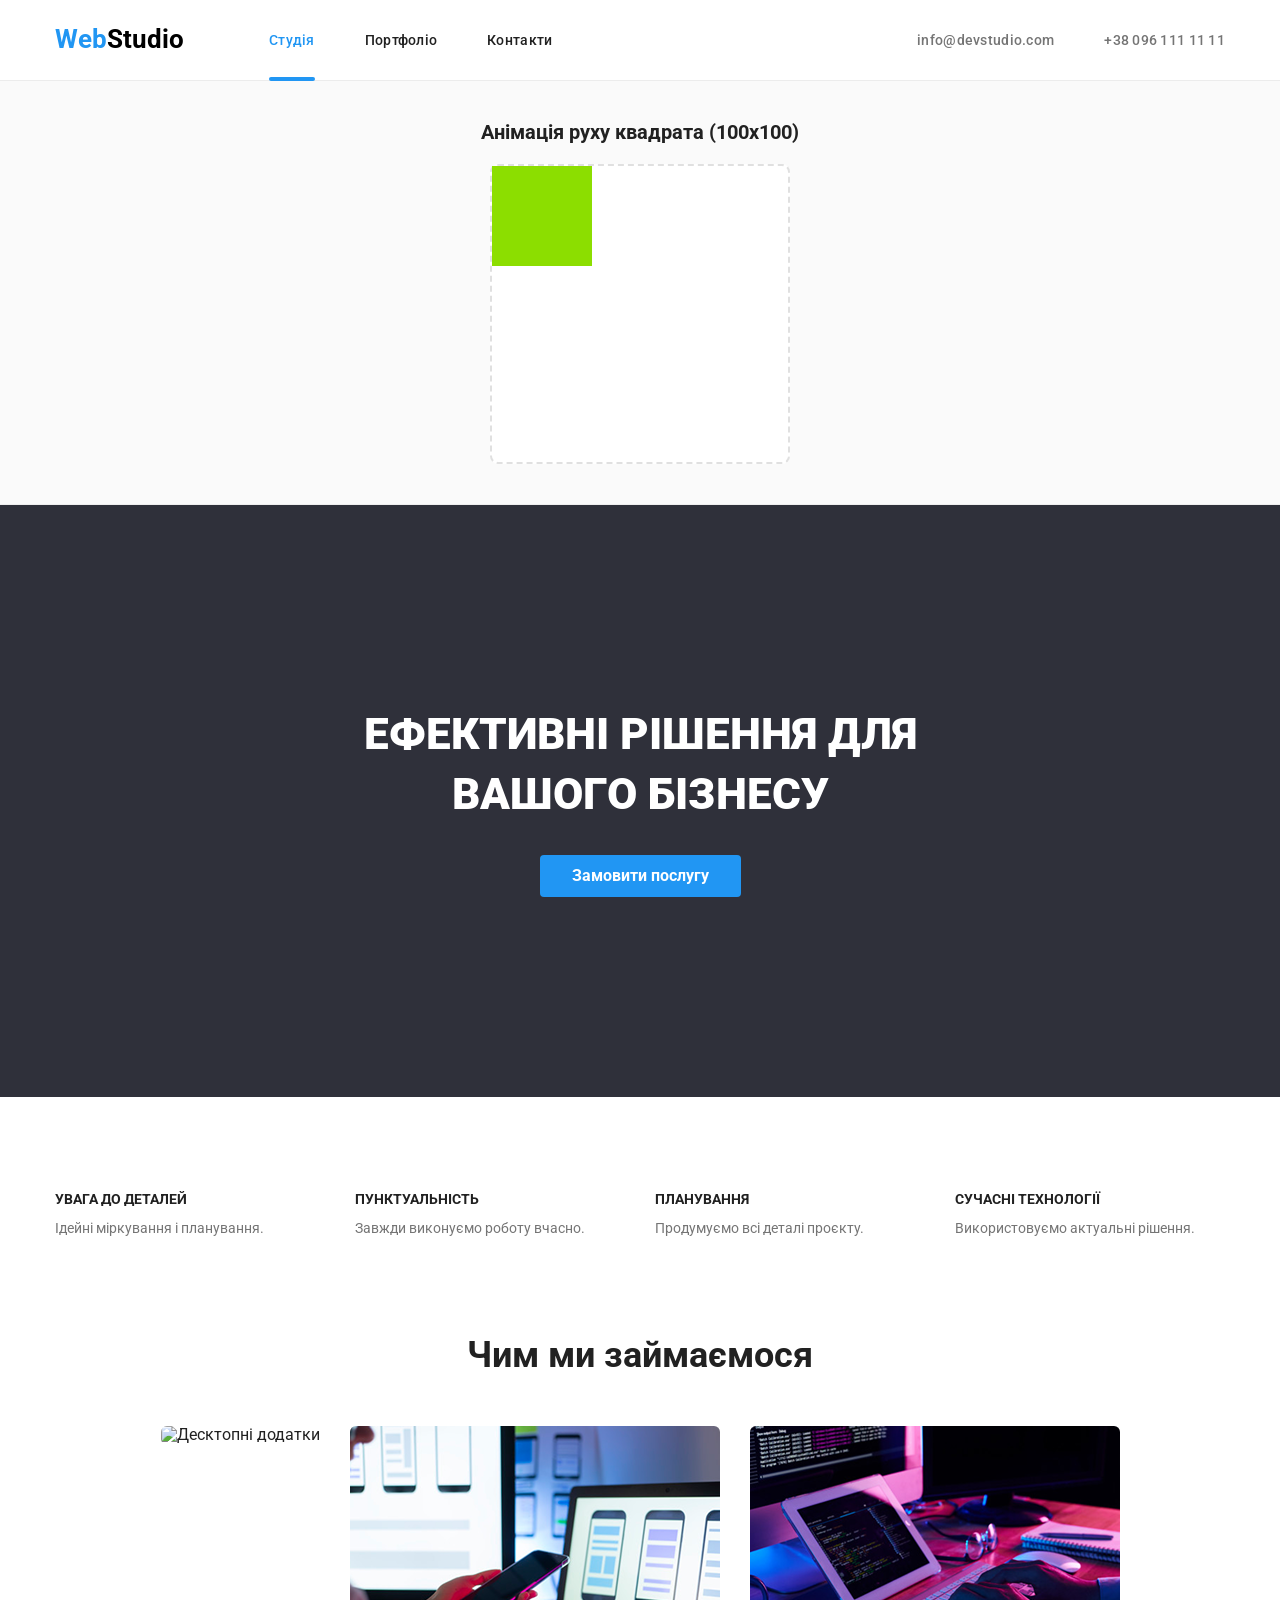
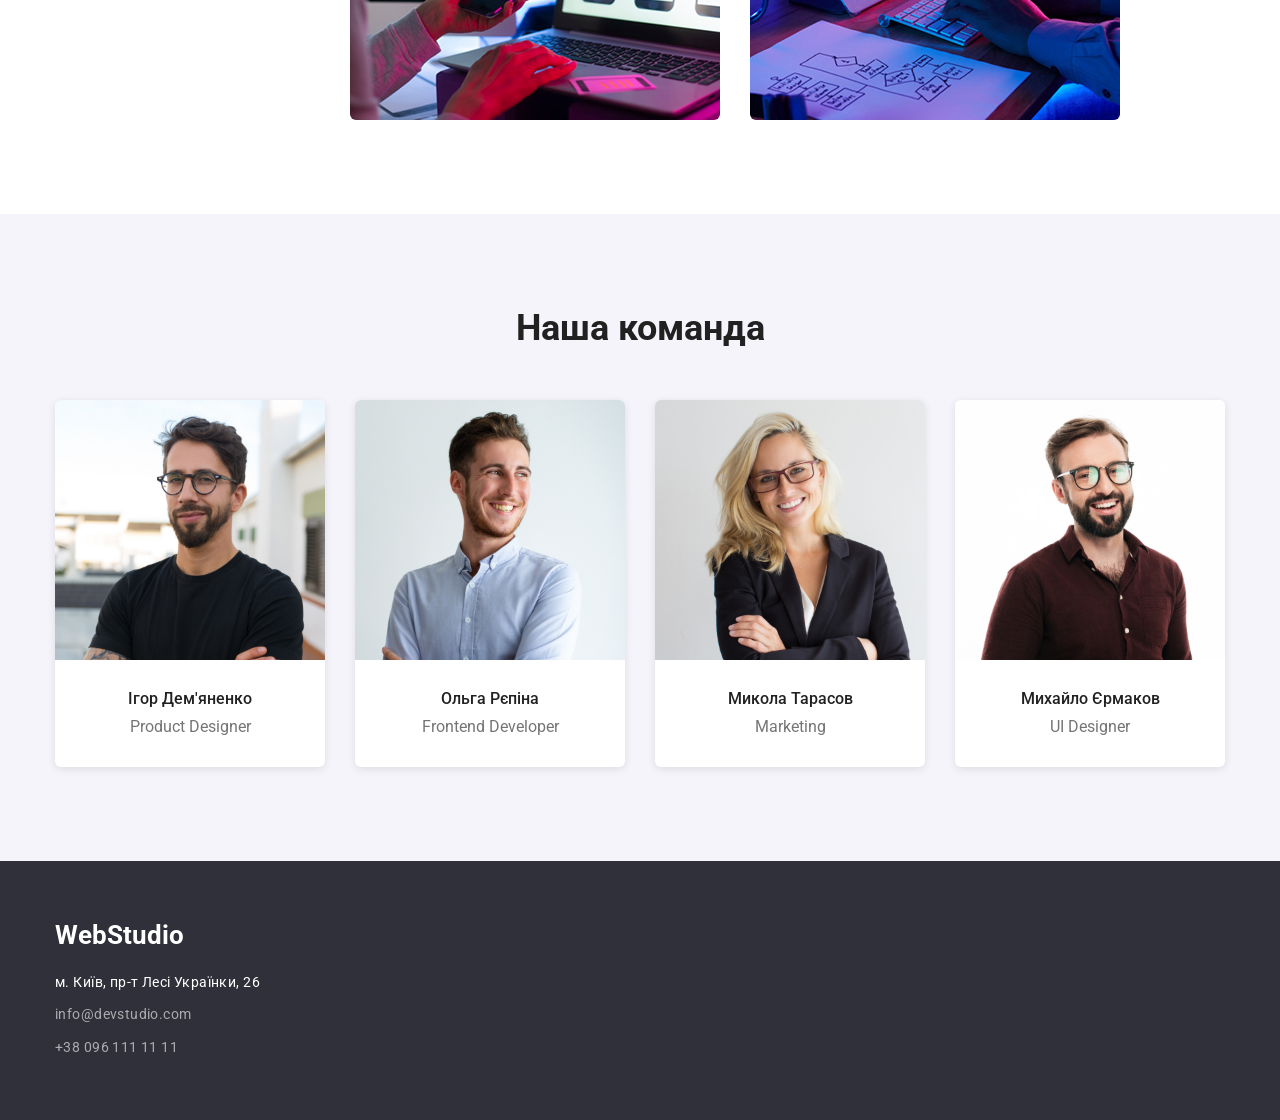
==== commit e426ae44: "add dz" ====
--- a/index.html
+++ b/index.html
@@ -4,128 +4,138 @@
 <head>
     <meta charset="UTF-8">
     <meta name="viewport" content="width=device-width, initial-scale=1.0">
-    <title>Document</title>
+    <title>WebStudio</title>
 
     <link rel="stylesheet"
-            href="https://cdnjs.cloudflare.com/ajax/libs/modern-normalize/3.0.1/modern-normalize.min.css">
-        <link rel="preconnect" href="https://fonts.googleapis.com">
-        <link rel="preconnect" href="https://fonts.gstatic.com" crossorigin>
-        <link href="https://fonts.googleapis.com/css2?family=Roboto:wght=400;500;700;900&display=swap" rel="stylesheet">
+        href="https://cdnjs.cloudflare.com/ajax/libs/modern-normalize/3.0.1/modern-normalize.min.css">
+    <link rel="preconnect" href="https://fonts.googleapis.com">
+    <link rel="preconnect" href="https://fonts.gstatic.com" crossorigin>
+    <link href="https://fonts.googleapis.com/css2?family=Roboto:wght@400;500;700;900&display=swap" rel="stylesheet">
 
-        <link rel="stylesheet" href="css/reset.css">
-        <link rel="stylesheet" href="style.css">
+    <link rel="stylesheet" href="css/reset.css">
+    <link rel="stylesheet" href="style.css">
 </head>
 
 <body>
-        <header class="header">
-            <div class="container header-container">
-                <nav class="header-nav">
-                    <a class="header-logo" href="index.html">
-                        Web<span class="logo-dark">Studio</span>
-                    </a>
-                    <ul class="header-menu">
-                        <li class="header-menu-item"><a class="header-menu-link current" href="index.html">Студія</a>
-                        </li>
-                        <li class="header-menu-item"><a class="header-menu-link" href="portfolio.html">Портфоліо</a>
-                        </li>
-                        <li class="header-menu-item"><a class="header-menu-link" href="#">Контакти</a></li>
-                    </ul>
-                </nav>
+    <header class="header">
+        <div class="container header-container">
+            <nav class="header-nav">
+                <a class="header-logo" href="index.html">
+                    Web<span class="logo-dark">Studio</span>
+                </a>
+                <ul class="header-menu">
+                    <li class="header-menu-item"><a class="header-menu-link current" href="index.html">Студія</a>
+                    </li>
+                    <li class="header-menu-item"><a class="header-menu-link" href="portfolio.html">Портфоліо</a>
+                    </li>
+                    <li class="header-menu-item"><a class="header-menu-link" href="#">Контакти</a></li>
+                </ul>
+            </nav>
 
-                <address class="header-contacts">
-                    <ul class="contacts-list">
-                        <li><a class="header-contact-link" href="mailto:info@devstudio.com">info@devstudio.com</a></li>
-                        <li><a class="header-contact-link" href="tel:+380961111111">+38 096 111 11 11</a></li>
-                    </ul>
-                </address>
+            <address class="header-contacts">
+                <ul class="contacts-list">
+                    <li><a class="header-contact-link" href="mailto:info@devstudio.com">info@devstudio.com</a></li>
+                    <li><a class="header-contact-link" href="tel:+380961111111">+38 096 111 11 11</a></li>
+                </ul>
+            </address>
+        </div>
+    </header>
+
+    <main class="main">
+        <!-- Завдання 1: Анімований квадрат 100x100 -->
+        <section class="task1-section">
+            <div class="container">
+                <h2 class="task1-title">Анімація руху квадрата (100x100)</h2>
+                <div class="animated-box-wrapper">
+                    <div class="animated-box"></div>
+                </div>
             </div>
-        </header>
+        </section>
 
-        <main class="main">
-            <section class="hero">
-                <div class="container">
-                    <h1 class="hero-title">ЕФЕКТИВНІ РІШЕННЯ ДЛЯ ВАШОГО БІЗНЕСУ</h1>
-                    <button class="hero-button" type="button">Замовити послугу</button>
-                </div>
-            </section>
+        <section class="hero">
+            <div class="container">
+                <h1 class="hero-title">ЕФЕКТИВНІ РІШЕННЯ ДЛЯ ВАШОГО БІЗНЕСУ</h1>
+                <button class="hero-button" type="button">Замовити послугу</button>
+            </div>
+        </section>
 
-            <section class="features">
-                <div class="container">
-                    <ul class="features-list">
-                        <li class="features-item">
-                            <h3 class="features-title">УВАГА ДО ДЕТАЛЕЙ</h3>
-                            <p class="features-text">Ідейні міркування і планування.</p>
-                        </li>
-                        <li class="features-item">
-                            <h3 class="features-title">ПУНКТУАЛЬНІСТЬ</h3>
-                            <p class="features-text">Завжди виконуємо роботу вчасно.</p>
-                        </li>
-                        <li class="features-item">
-                            <h3 class="features-title">ПЛАНУВАННЯ</h3>
-                            <p class="features-text">Продумуємо всі деталі проєкту.</p>
-                        </li>
-                        <li class="features-item">
-                            <h3 class="features-title">СУЧАСНІ ТЕХНОЛОГІЇ</h3>
-                            <p class="features-text">Використовуємо актуальні рішення.</p>
-                        </li>
-                    </ul>
-                </div>
-            </section>
+        <section class="features">
+            <div class="container">
+                <ul class="features-list">
+                    <li class="features-item">
+                        <h3 class="features-title">УВАГА ДО ДЕТАЛЕЙ</h3>
+                        <p class="features-text">Ідейні міркування і планування.</p>
+                    </li>
+                    <li class="features-item">
+                        <h3 class="features-title">ПУНКТУАЛЬНІСТЬ</h3>
+                        <p class="features-text">Завжди виконуємо роботу вчасно.</p>
+                    </li>
+                    <li class="features-item">
+                        <h3 class="features-title">ПЛАНУВАННЯ</h3>
+                        <p class="features-text">Продумуємо всі деталі проєкту.</p>
+                    </li>
+                    <li class="features-item">
+                        <h3 class="features-title">СУЧАСНІ ТЕХНОЛОГІЇ</h3>
+                        <p class="features-text">Використовуємо актуальні рішення.</p>
+                    </li>
+                </ul>
+            </div>
+        </section>
 
-            <section class="work">
-                <div class="container">
-                    <h2 class="work-title">Чим ми займаємося</h2>
-                    <ul class="work-list">
-                        <li class="work-item"><img src="./images/чум мы занимаемся1.png" alt="Десктопні додатки"></li>
-                        <li class="work-item"><img src="./images/чем мы занимаемся2.png" alt="Мобільні додатки"></li>
-                        <li class="work-item"><img src="./images/чем мы занимаемся3.png" alt="Дизайн"></li>
-                    </ul>
-                </div>
-            </section>
+        <section class="work">
+            <div class="container">
+                <h2 class="work-title">Чим ми займаємося</h2>
+                <ul class="work-list">
+                    <li class="work-item"><img src="./images/чем мы занимаемся1.png" alt="Десктопні додатки"></li>
+                    <li class="work-item"><img src="./images/чем мы занимаемся2.png" alt="Мобільні додатки"></li>
+                    <li class="work-item"><img src="./images/чем мы занимаемся3.png" alt="Дизайн"></li>
+                </ul>
+            </div>
+        </section>
 
-            <section class="team">
-                <div class="container">
-                    <h2 class="team-title">Наша команда</h2>
-                    <ul class="team-list">
-                        <li class="team-card">
-                            <img src="./images/сотрудник1.jpg" alt="Ігор Дем'яненко">
-                            <h3 class="team-name">Ігор Дем'яненко</h3>
-                            <p class="team-position">Product Designer</p>
-                        </li>
-                        <li class="team-card">
-                            <img src="./images/сотрудник2.jpg" alt="Ольга Рєпіна">
-                            <h3 class="team-name">Ольга Рєпіна</h3>
-                            <p class="team-position">Frontend Developer</p>
-                        </li>
-                        <li class="team-card">
-                            <img src="./images/сотрудник3.jpg" alt="Микола Тарасов">
-                            <h3 class="team-name">Микола Тарасов</h3>
-                            <p class="team-position">Marketing</p>
-                        </li>
-                        <li class="team-card">
-                            <img src="./images/сотрудник4.jpg" alt="Михайло Єрмаков">
-                            <h3 class="team-name">Михайло Єрмаков</h3>
-                            <p class="team-position">UI Designer</p>
-                        </li>
-                    </ul>
-                </div>
-            </section>
-        </main>
+        <section class="team">
+            <div class="container">
+                <h2 class="team-title">Наша команда</h2>
+                <ul class="team-list">
+                    <li class="team-card">
+                        <img src="./images/сотрудник1.jpg" alt="Ігор Дем'яненко">
+                        <h3 class="team-name">Ігор Дем'яненко</h3>
+                        <p class="team-position">Product Designer</p>
+                    </li>
+                    <li class="team-card">
+                        <img src="./images/сотрудник2.jpg" alt="Ольга Рєпіна">
+                        <h3 class="team-name">Ольга Рєпіна</h3>
+                        <p class="team-position">Frontend Developer</p>
+                    </li>
+                    <li class="team-card">
+                        <img src="./images/сотрудник3.jpg" alt="Микола Тарасов">
+                        <h3 class="team-name">Микола Тарасов</h3>
+                        <p class="team-position">Marketing</p>
+                    </li>
+                    <li class="team-card">
+                        <img src="./images/сотрудник4.jpg" alt="Михайло Єрмаков">
+                        <h3 class="team-name">Михайло Єрмаков</h3>
+                        <p class="team-position">UI Designer</p>
+                    </li>
+                </ul>
+            </div>
+        </section>
+    </main>
 
-        <footer class="footer">
-            <div class="container">
-                <a class="footer-logo" href="index.html">
-                    Web<span class="logo-light">Studio</span>
-                </a>
-                <address class="footer-address">
-                    <ul class="footer-contacts-list">
-                        <li class="footer-address-map">м. Київ, пр-т Лесі Українки, 26</li>
-                        <li><a class="footer-contact" href="mailto:info@devstudio.com">info@devstudio.com</a></li>
-                        <li><a class="footer-contact" href="tel:+380961111111">+38 096 111 11 11</a></li>
-                    </ul>
-                </address>
-            </div>
-        </footer>
-    </body>
+    <footer class="footer">
+        <div class="container">
+            <a class="footer-logo" href="index.html">
+                <span class="logo-light">WebStudio</span>
+            </a>
+            <address class="footer-address">
+                <ul class="footer-contacts-list">
+                    <li class="footer-address-map">м. Київ, пр-т Лесі Українки, 26</li>
+                    <li><a class="footer-contact" href="mailto:info@devstudio.com">info@devstudio.com</a></li>
+                    <li><a class="footer-contact" href="tel:+380961111111">+38 096 111 11 11</a></li>
+                </ul>
+            </address>
+        </div>
+    </footer>
+</body>
 
-    </html>+</html>
--- a/style.css
+++ b/style.css
@@ -1,298 +1,3 @@
-<<<<<<< HEAD
-*,
-*::before,
-*::after {
-    box-sizing: border-box;
-}
-
-h1, h2, h3, h4, h5, h6, p, ul, ol {
-    margin: 0;
-    padding: 0;
-}
-
-ul, ol {
-    list-style: none;
-}
-
-a {
-    text-decoration: none;
-    color: inherit;
-}
-
-img {
-    display: block;
-    max-width: 100%;
-    height: auto;
-}
-
-address {
-    font-style: normal;
-}
-
-button {
-    cursor: pointer;
-}
-
-
-body {
-    font-family: 'Roboto', sans-serif;
-    color: #212121;
-    background-color: #FFFFFF;
-}
-
-.container {
-    width: 1200px;
-    margin: 0 auto;
-    padding: 0 15px;
-}
-
-
-.header-logo,
-.footer-logo {
-    color: #2196F3;
-    font-weight: 700;
-    font-size: 26px;
-}
-
-.logo-dark {
-    color: #000000;
-}
-
-.logo-light {
-    color: #FFFFFF;
-}
-
-
-.header {
-    border-bottom: 1px solid #ECECEC;
-}
-
-.header-container {
-    display: flex;
-    align-items: center;
-    justify-content: space-between;
-    height: 80px;
-}
-
-.header-nav {
-    display: flex;
-    align-items: center;
-    gap: 85px;
-}
-
-.header-menu {
-    display: flex;
-    gap: 50px;
-}
-
-
-.header-menu-item {
-    position: relative;
-}
-
-.header-menu-link {
-    color: #212121;
-    font-weight: 500;
-    font-size: 14px;
-    letter-spacing: 0.02em;
-    padding: 32px 0;
-    display: block;
-    transition: color 0.25s cubic-bezier(0.4, 0, 0.2, 1);
-}
-
-.header-menu-link:hover,
-.header-menu-link:focus,
-.header-menu-link.current {
-    color: #2196F3;
-}
-
-
-.header-menu-link.current::after {
-    content: '';
-    position: absolute;
-    bottom: -1px;
-    left: 0;
-    width: 100%;
-    height: 4px;
-    background-color: #2196F3;
-    border-radius: 2px;
-}
-
-.contacts-list {
-    display: flex;
-    gap: 50px;
-}
-
-.header-contact-link {
-    color: #757575;
-    font-weight: 500;
-    font-size: 14px;
-    letter-spacing: 0.02em;
-    padding: 32px 0;
-    display: block;
-    transition: color 0.25s cubic-bezier(0.4, 0, 0.2, 1);
-}
-
-.header-contact-link:hover,
-.header-contact-link:focus {
-    color: #2196F3;
-}
-
-
-.hero {
-    background-color: #2F303A;
-    padding: 200px 0;
-    text-align: center;
-}
-
-.hero-title {
-    color: white;
-    font-size: 44px;
-    font-weight: 900;
-    max-width: 700px;
-    margin: 0 auto 30px;
-    line-height: 1.36;
-}
-
-.hero-button {
-    background: #2196F3;
-    color: white;
-    border: none;
-    border-radius: 4px;
-    padding: 12px 32px;
-    font-size: 16px;
-    font-weight: 700;
-    transition: transform 0.2s ease;
-}
-
-.hero-button:hover,
-.hero-button:focus {
-    transform: scale(1.05);
-}
-
-
-.features {
-    padding: 94px 0;
-}
-
-.features-list {
-    display: flex;
-    gap: 30px;
-}
-
-.features-item {
-    width: calc((100% - 90px) / 4);
-}
-
-.features-title {
-    margin-bottom: 10px;
-    font-size: 14px;
-    text-transform: uppercase;
-}
-
-.features-text {
-    color: #757575;
-    font-size: 14px;
-    line-height: 1.71;
-}
-
-
-.work {
-    padding-bottom: 94px;
-}
-
-.work-title {
-    text-align: center;
-    margin-bottom: 50px;
-    font-size: 36px;
-}
-
-.work-list {
-    display: flex;
-    gap: 30px;
-    justify-content: center;
-}
-
-.work-item img {
-    border-radius: 6px;
-}
-
-
-.team {
-    background: #F5F4FA;
-    padding: 94px 0;
-}
-
-.team-title {
-    text-align: center;
-    margin-bottom: 50px;
-    font-size: 36px;
-}
-
-.team-list {
-    display: flex;
-    gap: 30px;
-}
-
-.team-card {
-    background: white;
-    border-radius: 6px;
-    overflow: hidden;
-    box-shadow: 0 2px 8px rgba(0,0,0,.1);
-    width: calc((100% - 90px) / 4);
-}
-
-.team-name {
-    margin-top: 30px;
-    text-align: center;
-    font-size: 16px;
-    font-weight: 500;
-}
-
-.team-position {
-    text-align: center;
-    color: #757575;
-    margin-top: 10px;
-    margin-bottom: 30px;
-    font-size: 16px;
-}
-
-
-.footer {
-    background: #2F303A;
-    padding: 60px 0;
-}
-
-.footer-logo {
-    display: inline-block;
-    margin-bottom: 20px;
-}
-
-.footer-contacts-list {
-    display: flex;
-    flex-direction: column;
-    gap: 9px;
-}
-
-.footer-address-map {
-    color: #FFFFFF;
-    font-size: 14px;
-    line-height: 1.71;
-    letter-spacing: 0.03em;
-}
-
-.footer-contact {
-    color: rgba(255,255,255,.6);
-    font-size: 14px;
-    line-height: 1.71;
-    letter-spacing: 0.03em;
-    transition: color 0.25s cubic-bezier(0.4, 0, 0.2, 1);
-}
-
-.footer-contact:hover,
-.footer-contact:focus {
-    color: #2196F3;
-=======
 *,
 *::before,
 *::after {
@@ -327,7 +32,6 @@
     cursor: pointer;
 }
 
-
 body {
     font-family: 'Roboto', sans-serif;
     color: #212121;
@@ -339,7 +43,6 @@
     margin: 0 auto;
     padding: 0 15px;
 }
-
 
 .header-logo,
 .footer-logo {
@@ -356,7 +59,6 @@
     color: #FFFFFF;
 }
 
-
 .header {
     border-bottom: 1px solid #ECECEC;
 }
@@ -378,7 +80,6 @@
     display: flex;
     gap: 50px;
 }
-
 
 .header-menu-item {
     position: relative;
@@ -399,7 +100,6 @@
 .header-menu-link.current {
     color: #2196F3;
 }
-
 
 .header-menu-link.current::after {
     content: '';
@@ -432,7 +132,63 @@
     color: #2196F3;
 }
 
-
+/* ---------------- ЗАВДАННЯ 1: Анімація руху квадрата ---------------- */
+.task1-section {
+    padding: 40px 0;
+    background-color: #FAFAFA;
+    border-bottom: 1px solid #EEEEEE;
+}
+
+.task1-title {
+    font-size: 20px;
+    margin-bottom: 20px;
+    text-align: center;
+}
+
+.animated-box-wrapper {
+    position: relative;
+    width: 300px;
+    height: 300px;
+    margin: 0 auto;
+    border: 2px dashed #E0E0E0;
+    border-radius: 8px;
+    background-color: #FFFFFF;
+}
+
+.animated-box {
+    width: 100px;
+    height: 100px;
+    background-color: #8CDE00;
+    position: absolute;
+    top: 0;
+    left: 0;
+    animation: squareMove 4s linear infinite;
+}
+
+@keyframes squareMove {
+    0% {
+        top: 0;
+        left: 0;
+    }
+    25% {
+        top: 0;
+        left: 200px;
+    }
+    50% {
+        top: 200px;
+        left: 200px;
+    }
+    75% {
+        top: 200px;
+        left: 0;
+    }
+    100% {
+        top: 0;
+        left: 0;
+    }
+}
+
+/* ---------------- ЗАВДАННЯ 2: Анімація кнопки Hero ---------------- */
 .hero {
     background-color: #2F303A;
     padding: 200px 0;
@@ -456,14 +212,23 @@
     padding: 12px 32px;
     font-size: 16px;
     font-weight: 700;
-    transition: transform 0.2s ease;
-}
-
-.hero-button:hover,
-.hero-button:focus {
-    transform: scale(1.05);
-}
-
+    animation: heroBtnPulse 2.5s infinite ease-in-out;
+}
+
+@keyframes heroBtnPulse {
+    0% {
+        transform: scale(1);
+        box-shadow: 0 0 0 0 rgba(33, 150, 243, 0.6);
+    }
+    50% {
+        transform: scale(1.05);
+        box-shadow: 0 0 0 15px rgba(33, 150, 243, 0);
+    }
+    100% {
+        transform: scale(1);
+        box-shadow: 0 0 0 0 rgba(33, 150, 243, 0);
+    }
+}
 
 .features {
     padding: 94px 0;
@@ -490,7 +255,6 @@
     line-height: 1.71;
 }
 
-
 .work {
     padding-bottom: 94px;
 }
@@ -510,7 +274,6 @@
 .work-item img {
     border-radius: 6px;
 }
-
 
 .team {
     background: #F5F4FA;
@@ -551,7 +314,6 @@
     font-size: 16px;
 }
 
-
 .footer {
     background: #2F303A;
     padding: 60px 0;
@@ -586,5 +348,4 @@
 .footer-contact:hover,
 .footer-contact:focus {
     color: #2196F3;
->>>>>>> 0094f94 (delet html papka)
 }
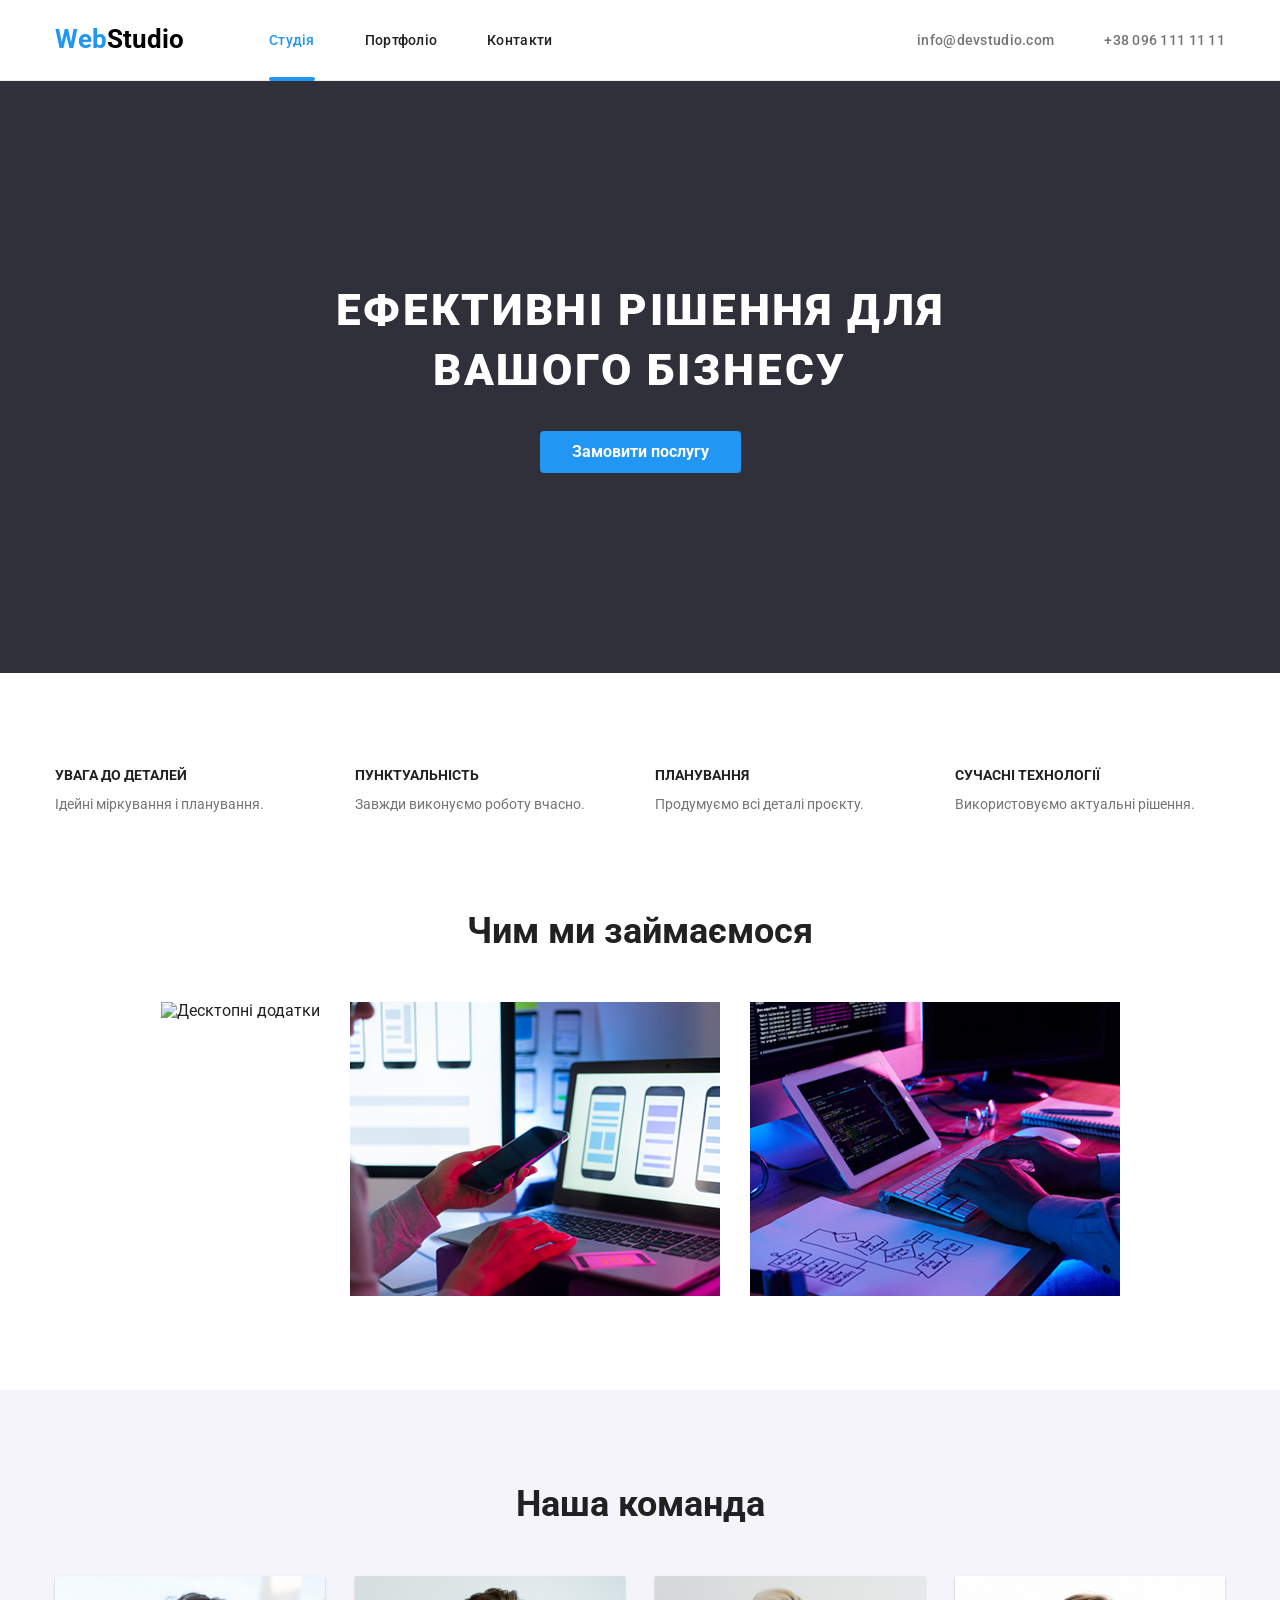
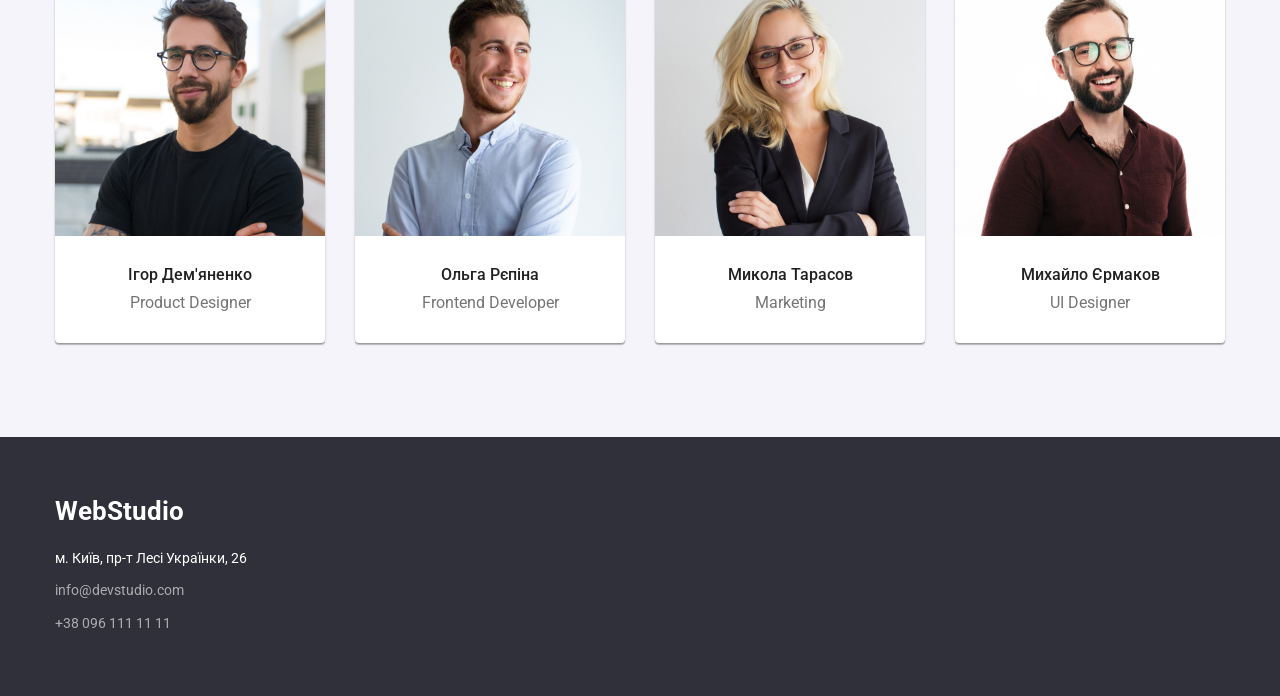
==== commit 852656a5: "dz-finish" ====
--- a/index.html
+++ b/index.html
@@ -42,16 +42,6 @@
     </header>
 
     <main class="main">
-        <!-- Завдання 1: Анімований квадрат 100x100 -->
-        <section class="task1-section">
-            <div class="container">
-                <h2 class="task1-title">Анімація руху квадрата (100x100)</h2>
-                <div class="animated-box-wrapper">
-                    <div class="animated-box"></div>
-                </div>
-            </div>
-        </section>
-
         <section class="hero">
             <div class="container">
                 <h1 class="hero-title">ЕФЕКТИВНІ РІШЕННЯ ДЛЯ ВАШОГО БІЗНЕСУ</h1>
--- a/style.css
+++ b/style.css
@@ -38,17 +38,55 @@
     background-color: #FFFFFF;
 }
 
+/* ---------------- АДАПТИВНЫЙ КОНТЕЙНЕР ---------------- */
 .container {
-    width: 1200px;
+    width: 100%;
+    padding: 0 15px;
     margin: 0 auto;
-    padding: 0 15px;
+}
+
+@media screen and (min-width: 480px) {
+    .container {
+        width: 480px;
+    }
+}
+
+@media screen and (min-width: 768px) {
+    .container {
+        width: 768px;
+    }
+}
+
+@media screen and (min-width: 1200px) {
+    .container {
+        width: 1200px;
+    }
+}
+
+/* ---------------- HEADER ---------------- */
+.header {
+    border-bottom: 1px solid #ECECEC;
+}
+
+.header-container {
+    display: flex;
+    align-items: center;
+    justify-content: space-between;
+    min-height: 60px;
 }
 
 .header-logo,
 .footer-logo {
     color: #2196F3;
     font-weight: 700;
-    font-size: 26px;
+    font-size: 24px;
+}
+
+@media screen and (min-width: 1200px) {
+    .header-logo,
+    .footer-logo {
+        font-size: 26px;
+    }
 }
 
 .logo-dark {
@@ -57,162 +95,140 @@
 
 .logo-light {
     color: #FFFFFF;
-}
-
-.header {
-    border-bottom: 1px solid #ECECEC;
-}
-
-.header-container {
-    display: flex;
-    align-items: center;
-    justify-content: space-between;
-    height: 80px;
 }
 
 .header-nav {
     display: flex;
     align-items: center;
-    gap: 85px;
 }
 
 .header-menu {
-    display: flex;
-    gap: 50px;
-}
-
-.header-menu-item {
-    position: relative;
-}
-
-.header-menu-link {
-    color: #212121;
-    font-weight: 500;
-    font-size: 14px;
-    letter-spacing: 0.02em;
-    padding: 32px 0;
-    display: block;
-    transition: color 0.25s cubic-bezier(0.4, 0, 0.2, 1);
-}
-
-.header-menu-link:hover,
-.header-menu-link:focus,
-.header-menu-link.current {
-    color: #2196F3;
-}
-
-.header-menu-link.current::after {
-    content: '';
-    position: absolute;
-    bottom: -1px;
-    left: 0;
-    width: 100%;
-    height: 4px;
-    background-color: #2196F3;
-    border-radius: 2px;
-}
-
-.contacts-list {
-    display: flex;
-    gap: 50px;
-}
-
-.header-contact-link {
-    color: #757575;
-    font-weight: 500;
-    font-size: 14px;
-    letter-spacing: 0.02em;
-    padding: 32px 0;
-    display: block;
-    transition: color 0.25s cubic-bezier(0.4, 0, 0.2, 1);
-}
-
-.header-contact-link:hover,
-.header-contact-link:focus {
-    color: #2196F3;
-}
-
-/* ---------------- ЗАВДАННЯ 1: Анімація руху квадрата ---------------- */
-.task1-section {
-    padding: 40px 0;
-    background-color: #FAFAFA;
-    border-bottom: 1px solid #EEEEEE;
-}
-
-.task1-title {
-    font-size: 20px;
-    margin-bottom: 20px;
-    text-align: center;
-}
-
-.animated-box-wrapper {
-    position: relative;
-    width: 300px;
-    height: 300px;
-    margin: 0 auto;
-    border: 2px dashed #E0E0E0;
-    border-radius: 8px;
-    background-color: #FFFFFF;
-}
-
-.animated-box {
-    width: 100px;
-    height: 100px;
-    background-color: #8CDE00;
-    position: absolute;
-    top: 0;
-    left: 0;
-    animation: squareMove 4s linear infinite;
-}
-
-@keyframes squareMove {
-    0% {
-        top: 0;
+    display: none; /* Скрываем меню на мобильных */
+}
+
+.header-contacts {
+    display: none; /* Скрываем контакты на мобильных */
+}
+
+@media screen and (min-width: 768px) {
+    .header-container {
+        height: 80px;
+    }
+
+    .header-nav {
+        gap: 85px;
+    }
+
+    .header-menu {
+        display: flex;
+        gap: 50px;
+    }
+
+    .header-menu-item {
+        position: relative;
+    }
+
+    .header-menu-link {
+        color: #212121;
+        font-weight: 500;
+        font-size: 14px;
+        letter-spacing: 0.02em;
+        padding: 32px 0;
+        display: block;
+        transition: color 0.25s cubic-bezier(0.4, 0, 0.2, 1);
+    }
+
+    .header-menu-link:hover,
+    .header-menu-link:focus,
+    .header-menu-link.current {
+        color: #2196F3;
+    }
+
+    .header-menu-link.current::after {
+        content: '';
+        position: absolute;
+        bottom: -1px;
         left: 0;
-    }
-    25% {
-        top: 0;
-        left: 200px;
-    }
-    50% {
-        top: 200px;
-        left: 200px;
-    }
-    75% {
-        top: 200px;
-        left: 0;
-    }
-    100% {
-        top: 0;
-        left: 0;
-    }
-}
-
-/* ---------------- ЗАВДАННЯ 2: Анімація кнопки Hero ---------------- */
+        width: 100%;
+        height: 4px;
+        background-color: #2196F3;
+        border-radius: 2px;
+    }
+
+    .header-contacts {
+        display: flex;
+    }
+
+    .contacts-list {
+        display: flex;
+        flex-direction: column;
+        gap: 10px;
+    }
+
+    .header-contact-link {
+        color: #757575;
+        font-weight: 500;
+        font-size: 12px;
+        letter-spacing: 0.02em;
+        transition: color 0.25s cubic-bezier(0.4, 0, 0.2, 1);
+    }
+}
+
+@media screen and (min-width: 1200px) {
+    .contacts-list {
+        flex-direction: row;
+        gap: 50px;
+    }
+
+    .header-contact-link {
+        font-size: 14px;
+        padding: 32px 0;
+    }
+}
+
+/* ---------------- HERO ---------------- */
 .hero {
     background-color: #2F303A;
-    padding: 200px 0;
+    padding: 118px 0;
     text-align: center;
 }
 
 .hero-title {
-    color: white;
-    font-size: 44px;
+    color: #FFFFFF;
+    font-size: 26px;
     font-weight: 900;
-    max-width: 700px;
+    letter-spacing: 0.06em;
+    text-transform: uppercase;
+    max-width: 360px;
     margin: 0 auto 30px;
-    line-height: 1.36;
+    line-height: 1.62;
 }
 
 .hero-button {
     background: #2196F3;
-    color: white;
+    color: #FFFFFF;
     border: none;
     border-radius: 4px;
-    padding: 12px 32px;
+    padding: 10px 24px;
     font-size: 16px;
     font-weight: 700;
     animation: heroBtnPulse 2.5s infinite ease-in-out;
+}
+
+@media screen and (min-width: 1200px) {
+    .hero {
+        padding: 200px 0;
+    }
+
+    .hero-title {
+        font-size: 44px;
+        max-width: 696px;
+        line-height: 1.36;
+    }
+
+    .hero-button {
+        padding: 12px 32px;
+    }
 }
 
 @keyframes heroBtnPulse {
@@ -230,23 +246,22 @@
     }
 }
 
+/* ---------------- FEATURES ---------------- */
 .features {
-    padding: 94px 0;
+    padding: 60px 0;
 }
 
 .features-list {
     display: flex;
+    flex-direction: column;
     gap: 30px;
-}
-
-.features-item {
-    width: calc((100% - 90px) / 4);
 }
 
 .features-title {
     margin-bottom: 10px;
     font-size: 14px;
     text-transform: uppercase;
+    text-align: center;
 }
 
 .features-text {
@@ -255,68 +270,129 @@
     line-height: 1.71;
 }
 
+@media screen and (min-width: 768px) {
+    .features-list {
+        flex-direction: row;
+        flex-wrap: wrap;
+    }
+
+    .features-item {
+        width: calc((100% - 30px) / 2);
+    }
+
+    .features-title {
+        text-align: left;
+    }
+}
+
+@media screen and (min-width: 1200px) {
+    .features {
+        padding: 94px 0;
+    }
+
+    .features-item {
+        width: calc((100% - 90px) / 4);
+    }
+}
+
+/* ---------------- WORK (Только для Desktop) ---------------- */
 .work {
-    padding-bottom: 94px;
-}
-
-.work-title {
-    text-align: center;
-    margin-bottom: 50px;
-    font-size: 36px;
-}
-
-.work-list {
-    display: flex;
-    gap: 30px;
-    justify-content: center;
-}
-
-.work-item img {
-    border-radius: 6px;
-}
-
+    display: none;
+}
+
+@media screen and (min-width: 1200px) {
+    .work {
+        display: block;
+        padding-bottom: 94px;
+    }
+
+    .work-title {
+        text-align: center;
+        margin-bottom: 50px;
+        font-size: 36px;
+    }
+
+    .work-list {
+        display: flex;
+        gap: 30px;
+        justify-content: center;
+    }
+}
+
+/* ---------------- TEAM ---------------- */
 .team {
     background: #F5F4FA;
-    padding: 94px 0;
+    padding: 60px 0;
 }
 
 .team-title {
     text-align: center;
-    margin-bottom: 50px;
-    font-size: 36px;
+    margin-bottom: 30px;
+    font-size: 28px;
 }
 
 .team-list {
     display: flex;
+    flex-direction: column;
     gap: 30px;
 }
 
 .team-card {
-    background: white;
-    border-radius: 6px;
+    background: #FFFFFF;
+    border-radius: 0 0 4px 4px;
     overflow: hidden;
-    box-shadow: 0 2px 8px rgba(0,0,0,.1);
-    width: calc((100% - 90px) / 4);
+    box-shadow: 0px 1px 3px rgba(0, 0, 0, 0.12), 0px 1px 1px rgba(0, 0, 0, 0.14), 0px 2px 1px rgba(0, 0, 0, 0.2);
+    text-align: center;
+}
+
+.team-card img {
+    width: 100%;
 }
 
 .team-name {
     margin-top: 30px;
-    text-align: center;
     font-size: 16px;
     font-weight: 500;
 }
 
 .team-position {
-    text-align: center;
     color: #757575;
     margin-top: 10px;
     margin-bottom: 30px;
     font-size: 16px;
 }
 
+@media screen and (min-width: 768px) {
+    .team-list {
+        flex-direction: row;
+        flex-wrap: wrap;
+    }
+
+    .team-card {
+        width: calc((100% - 30px) / 2);
+    }
+}
+
+@media screen and (min-width: 1200px) {
+    .team {
+        padding: 94px 0;
+    }
+
+    .team-title {
+        font-size: 36px;
+        margin-bottom: 50px;
+    }
+
+    .team-card {
+        width: calc((100% - 90px) / 4);
+    }
+}
+
+/* ---------------- FOOTER ---------------- */
 .footer {
     background: #2F303A;
     padding: 60px 0;
+    text-align: center;
 }
 
 .footer-logo {
@@ -334,18 +410,22 @@
     color: #FFFFFF;
     font-size: 14px;
     line-height: 1.71;
-    letter-spacing: 0.03em;
 }
 
 .footer-contact {
-    color: rgba(255,255,255,.6);
+    color: rgba(255, 255, 255, 0.6);
     font-size: 14px;
     line-height: 1.71;
-    letter-spacing: 0.03em;
     transition: color 0.25s cubic-bezier(0.4, 0, 0.2, 1);
 }
 
 .footer-contact:hover,
 .footer-contact:focus {
     color: #2196F3;
+}
+
+@media screen and (min-width: 768px) {
+    .footer {
+        text-align: left;
+    }
 }
